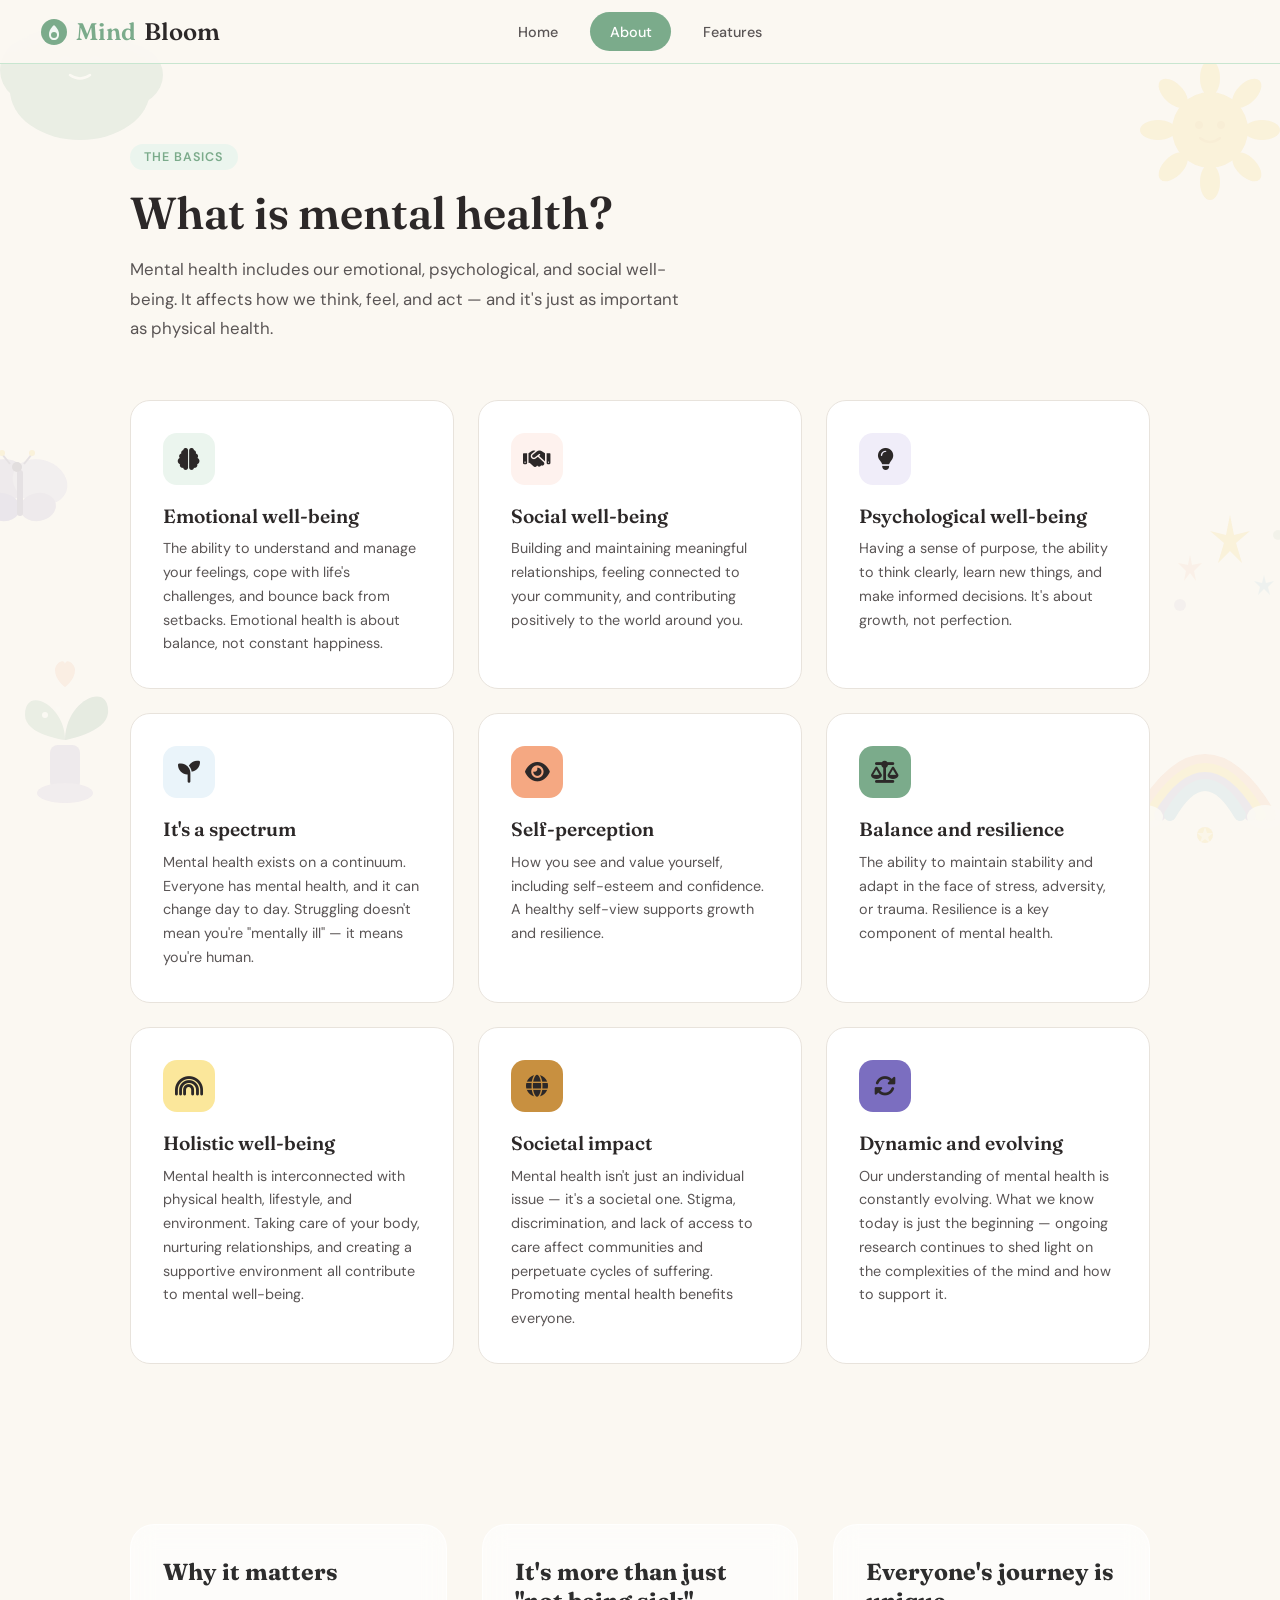
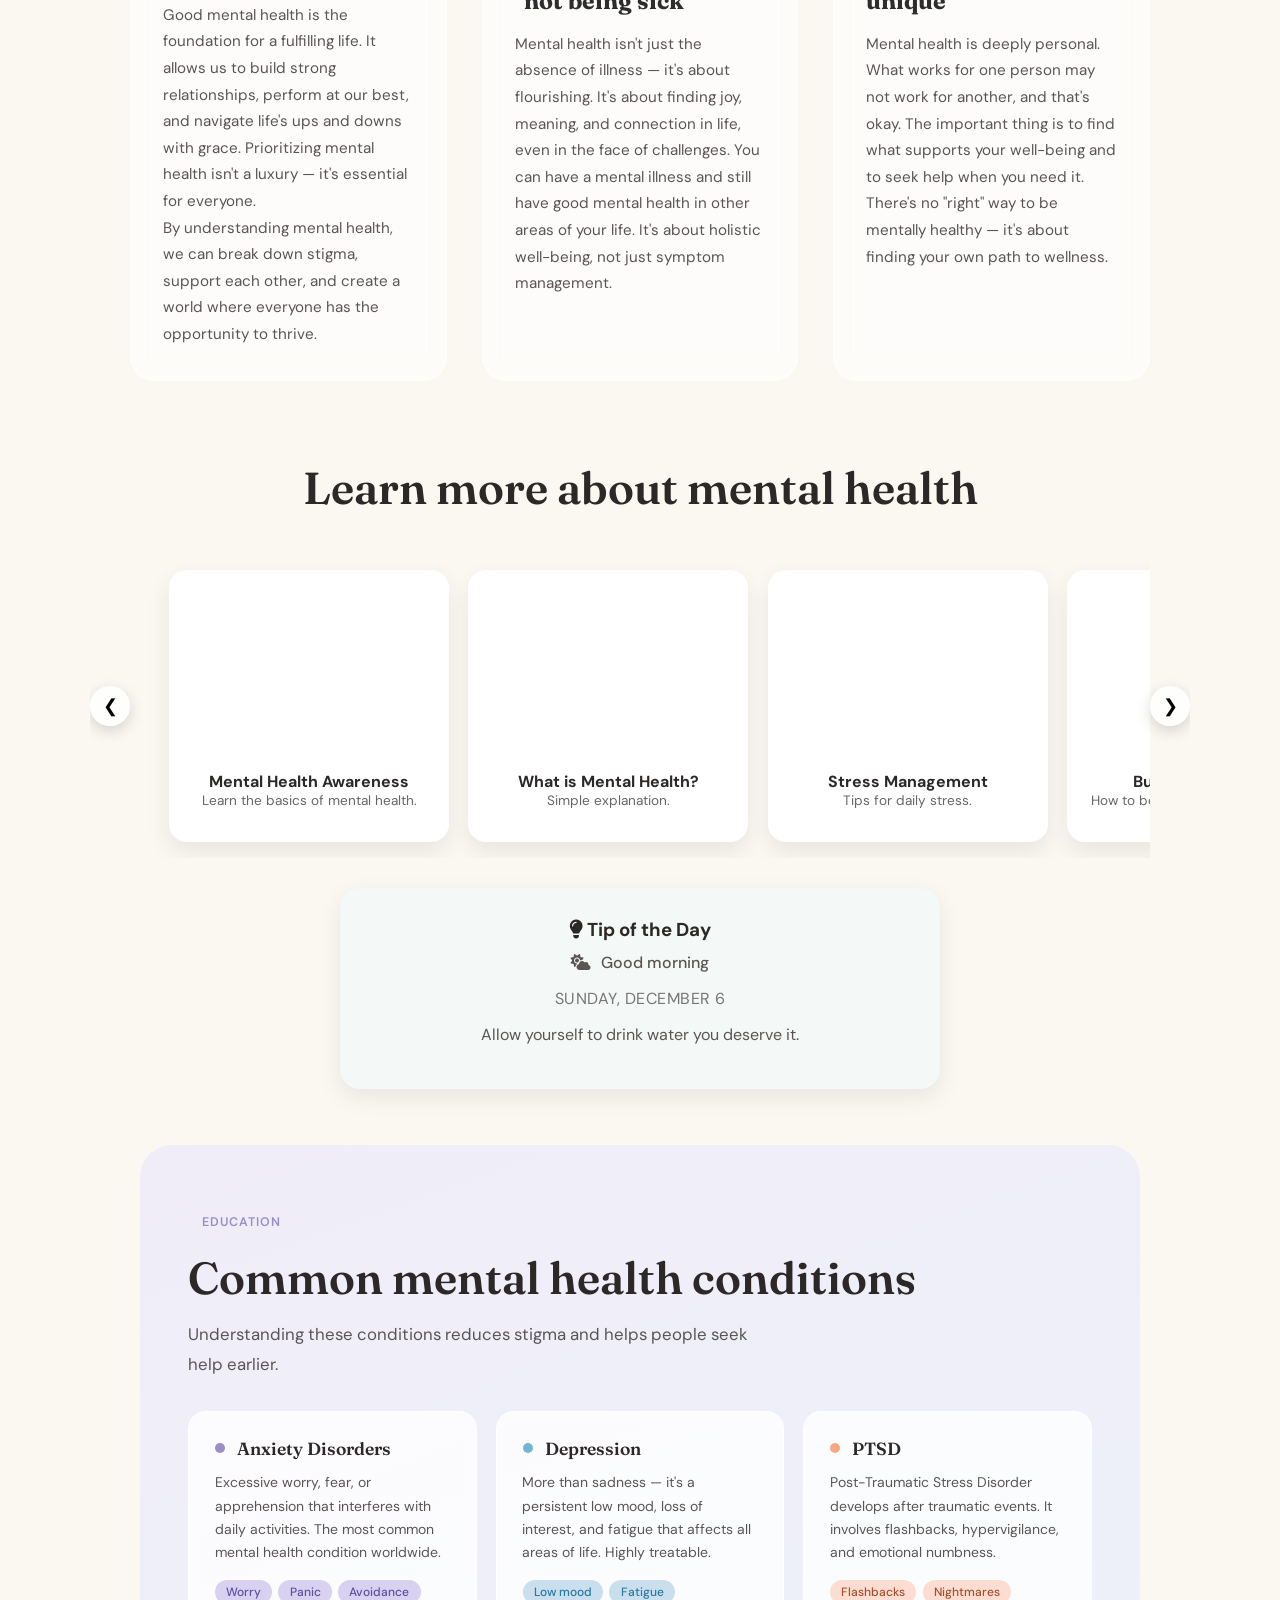
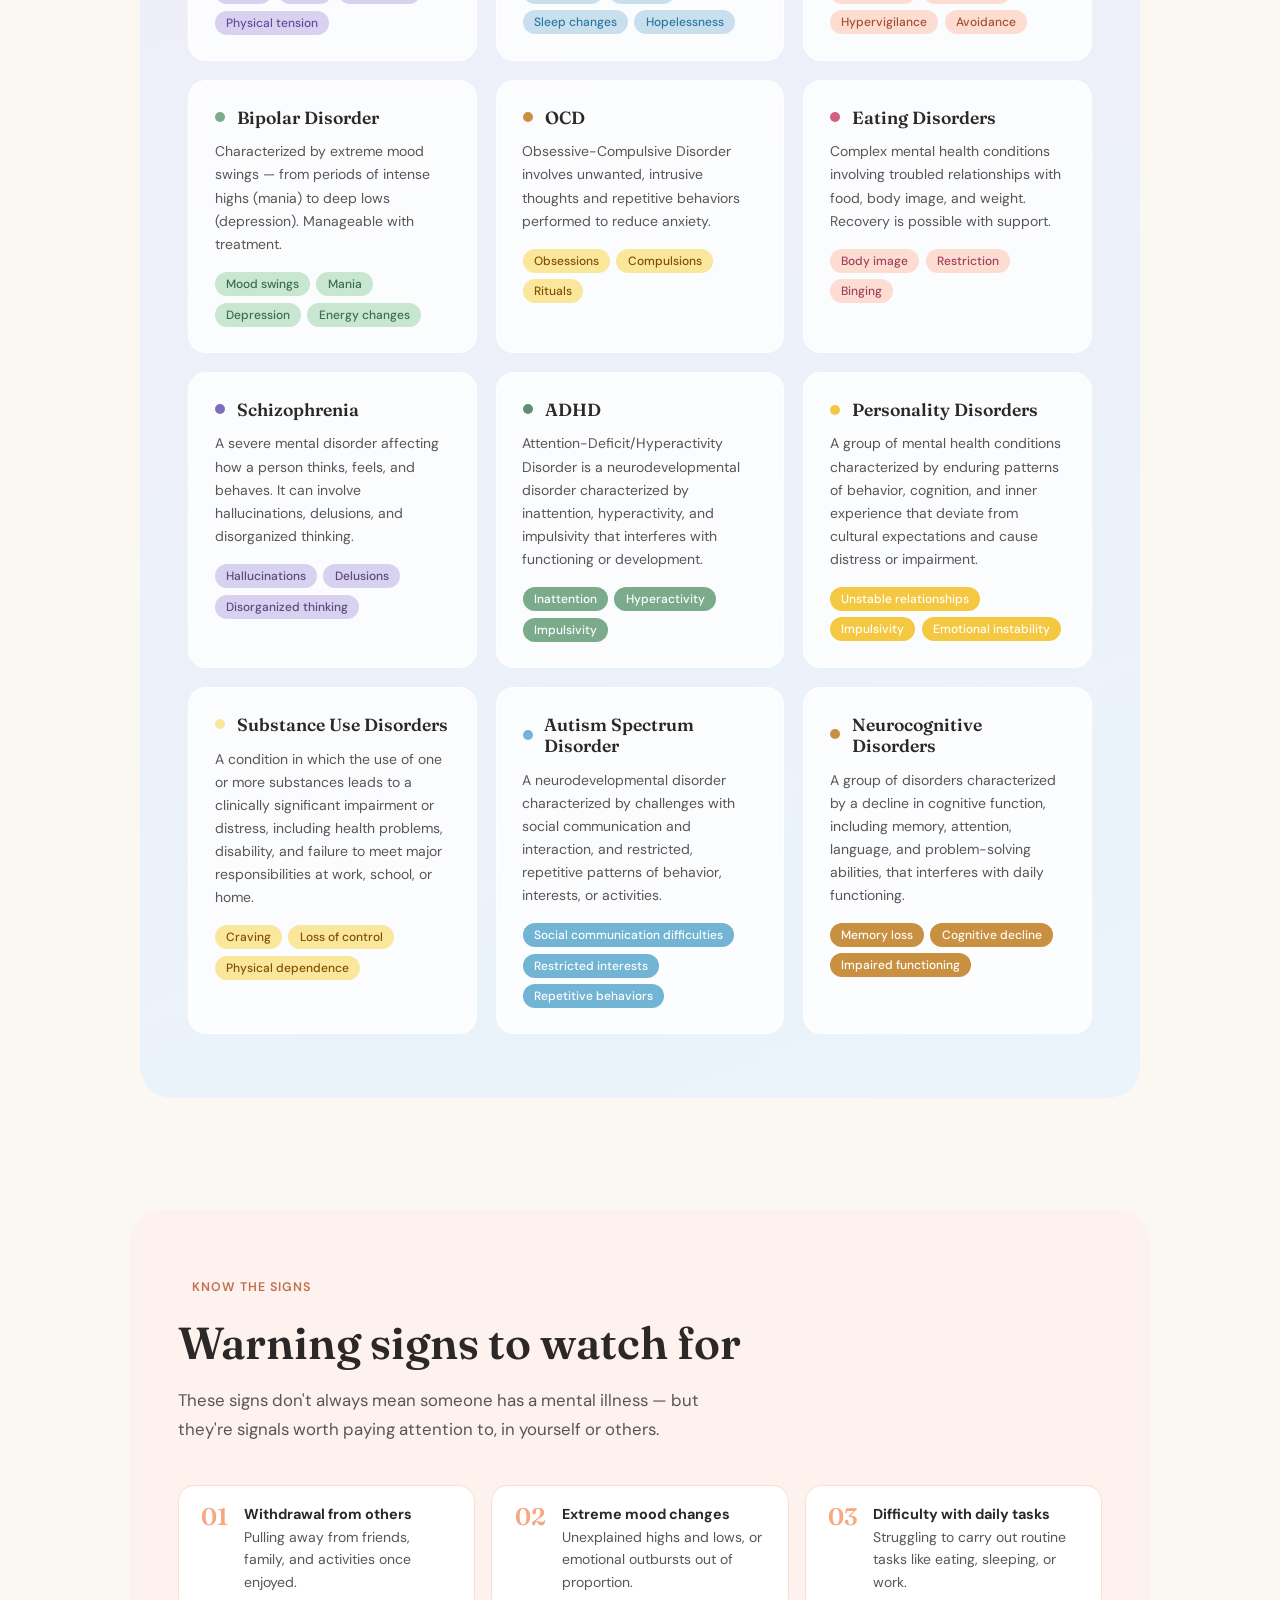
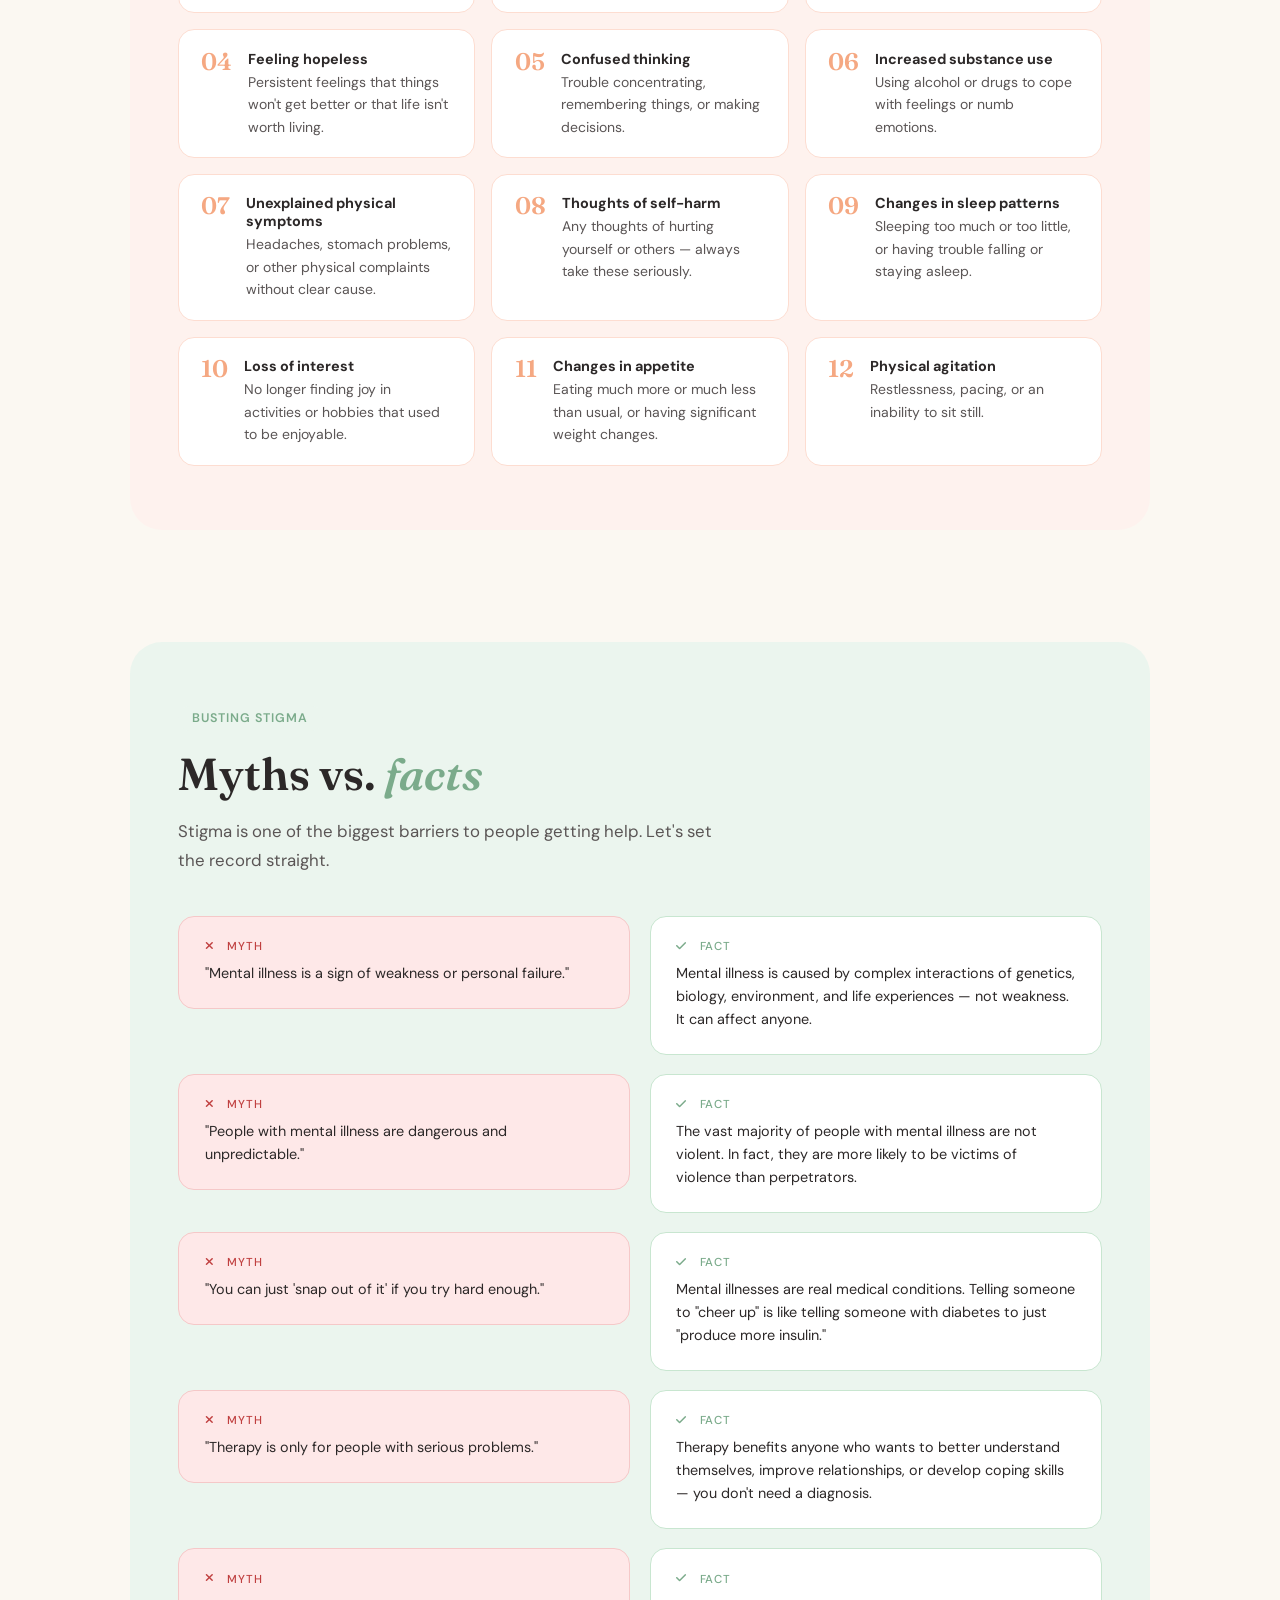
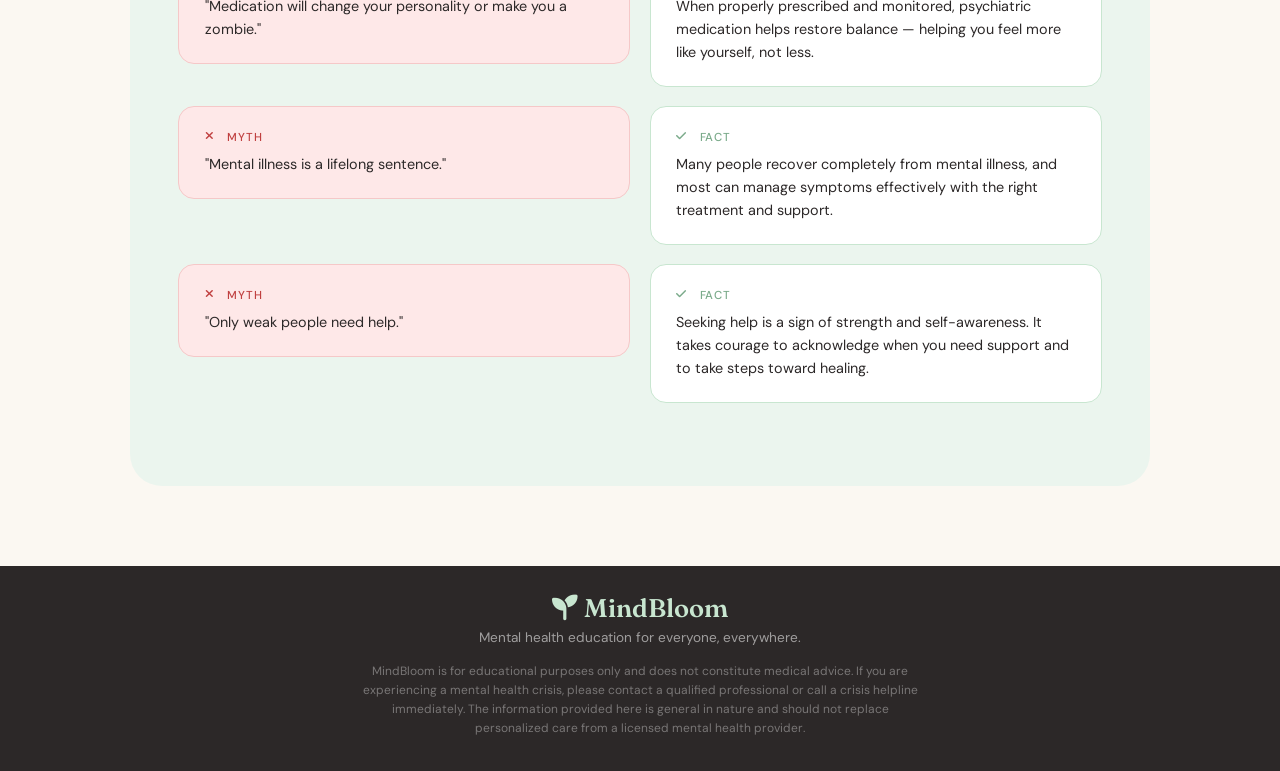
==== about.html @ 5a991c26 "adding new pages and updating styles and script for better functionality and design" ====
<!doctype html>
<html lang="en">
  <head>
    <meta charset="UTF-8" />
    <meta name="viewport" content="width=device-width, initial-scale=1.0" />
    <title>MindBloom — About Mental Health</title>
    <link
      href="https://fonts.googleapis.com/css2?family=Fraunces:ital,opsz,wght@0,9..144,300;0,9..144,600;1,9..144,400&family=DM+Sans:wght@300;400;500&display=swap"
      rel="stylesheet"/>
    <link rel="stylesheet" href="https://cdnjs.cloudflare.com/ajax/libs/font-awesome/6.5.0/css/all.min.css" />
    <link rel="stylesheet" href="styles.css" />
  </head>
  <body>
    <!-- ── Floating background mascots ── -->
    <div class="bg-deco tl">
      <svg width="200" height="200" viewBox="0 0 200 200" fill="none" xmlns="http://www.w3.org/2000/svg">
        <ellipse cx="100" cy="120" rx="70" ry="50" fill="#7BAB8B" />
        <ellipse cx="60" cy="100" rx="40" ry="35" fill="#7BAB8B" />
        <ellipse cx="145" cy="105" rx="38" ry="32" fill="#7BAB8B" />
        <ellipse cx="100" cy="90" rx="50" ry="40" fill="#7BAB8B" />
        <path d="M80 90 Q85 85 90 90" stroke="white" stroke-width="3" stroke-linecap="round" fill="none" />
        <path d="M110 90 Q115 85 120 90" stroke="white" stroke-width="3" stroke-linecap="round" fill="none" />
        <path d="M90 105 Q100 112 110 105" stroke="white" stroke-width="2.5" stroke-linecap="round" fill="none" />
        <text x="148" y="72" fill="#7BAB8B" font-size="16" font-weight="bold" font-family="serif" opacity="0.6">z</text>
        <text x="158" y="58" fill="#7BAB8B" font-size="20" font-weight="bold" font-family="serif" opacity="0.5">z</text>
        <text x="170" y="42" fill="#7BAB8B" font-size="24" font-weight="bold" font-family="serif" opacity="0.4">z</text>
      </svg>
    </div>
    <div class="bg-deco tr">
      <svg width="180" height="180" viewBox="0 0 180 180" fill="none" xmlns="http://www.w3.org/2000/svg">
        <g transform="translate(90,90)">
          <circle r="38" fill="#F5C842" />
          <ellipse cx="0" cy="-52" rx="10" ry="18" fill="#F5C842" transform="rotate(0)" />
          <ellipse cx="0" cy="-52" rx="10" ry="18" fill="#F5C842" transform="rotate(45)" />
          <ellipse cx="0" cy="-52" rx="10" ry="18" fill="#F5C842" transform="rotate(90)" />
          <ellipse cx="0" cy="-52" rx="10" ry="18" fill="#F5C842" transform="rotate(135)" />
          <ellipse cx="0" cy="-52" rx="10" ry="18" fill="#F5C842" transform="rotate(180)" />
          <ellipse cx="0" cy="-52" rx="10" ry="18" fill="#F5C842" transform="rotate(225)" />
          <ellipse cx="0" cy="-52" rx="10" ry="18" fill="#F5C842" transform="rotate(270)" />
          <ellipse cx="0" cy="-52" rx="10" ry="18" fill="#F5C842" transform="rotate(315)" />
          <circle r="32" fill="#F5C842" />
          <circle cx="-11" cy="-5" r="4" fill="#E8A820" />
          <circle cx="11" cy="-5" r="4" fill="#E8A820" />
          <path d="M-10 8 Q0 16 10 8" stroke="#E8A820" stroke-width="2.5" stroke-linecap="round" fill="none" />
        </g>
      </svg>
    </div>
    <div class="bg-deco bl">
      <svg width="190" height="190" viewBox="0 0 190 190" fill="none" xmlns="http://www.w3.org/2000/svg">
        <rect x="80" y="120" width="30" height="45" rx="8" fill="#9B8EC4" />
        <path d="M95 115 C95 80 55 60 55 90 C55 110 95 115 95 115 Z" fill="#7BAB8B" />
        <path d="M95 115 C95 75 140 55 138 88 C136 108 95 115 95 115 Z" fill="#5D9075" />
        <ellipse cx="95" cy="168" rx="28" ry="10" fill="#B09FD4" />
        <path d="M85 45 C85 38 95 32 95 40 C95 32 105 38 105 45 C105 55 95 62 95 62 C95 62 85 55 85 45Z" fill="#F5A882" />
        <circle cx="75" cy="90" r="3" fill="white" />
        <circle cx="88" cy="84" r="3" fill="white" />
      </svg>
    </div>
    <div class="bg-deco br">
      <svg width="170" height="170" viewBox="0 0 170 170" fill="none" xmlns="http://www.w3.org/2000/svg">
        <path d="M20 130 Q85 20 150 130" stroke="#F5A882" stroke-width="12" fill="none" stroke-linecap="round" />
        <path d="M30 130 Q85 38 140 130" stroke="#F5C842" stroke-width="12" fill="none" stroke-linecap="round" />
        <path d="M40 130 Q85 56 130 130" stroke="#9B8EC4" stroke-width="12" fill="none" stroke-linecap="round" />
        <path d="M50 130 Q85 70 120 130" stroke="#72B4D4" stroke-width="12" fill="none" stroke-linecap="round" />
        <ellipse cx="25" cy="132" rx="18" ry="12" fill="white" opacity="0.9" />
        <ellipse cx="145" cy="132" rx="18" ry="12" fill="white" opacity="0.9" />
        <circle cx="85" cy="150" r="8" fill="#F5C842" />
        <path d="M85 142 L87 148 L93 148 L88 152 L90 158 L85 154 L80 158 L82 152 L77 148 L83 148 Z" fill="white" opacity="0.6" />
      </svg>
    </div>
    <div class="bg-deco mid-l">
      <svg width="120" height="120" viewBox="0 0 120 120" fill="none">
        <ellipse cx="40" cy="50" rx="28" ry="22" fill="#9B8EC4" transform="rotate(-20 40 50)" />
        <ellipse cx="80" cy="50" rx="28" ry="22" fill="#B8AEDE" transform="rotate(20 80 50)" />
        <ellipse cx="42" cy="75" rx="18" ry="14" fill="#7B6EC0" transform="rotate(10 42 75)" />
        <ellipse cx="78" cy="75" rx="18" ry="14" fill="#9B8EC4" transform="rotate(-10 78 75)" />
        <rect x="57" y="38" width="6" height="46" rx="3" fill="#5A4A80" />
        <circle cx="57" cy="35" r="5" fill="#3D3060" />
        <line x1="50" y1="32" x2="42" y2="22" stroke="#5A4A80" stroke-width="2" />
        <line x1="64" y1="32" x2="72" y2="22" stroke="#5A4A80" stroke-width="2" />
        <circle cx="42" cy="21" r="3" fill="#F5C842" />
        <circle cx="72" cy="21" r="3" fill="#F5C842" />
      </svg>
    </div>
    <div class="bg-deco mid-r">
      <svg width="140" height="140" viewBox="0 0 140 140" fill="none">
        <path d="M70 20 L74 40 L90 36 L76 48 L82 68 L70 56 L58 68 L64 48 L50 36 L66 40 Z" fill="#F5C842" />
        <path d="M30 60 L32 70 L42 68 L34 76 L36 86 L30 78 L24 86 L26 76 L18 68 L28 70 Z" fill="#F5A882" opacity="0.7" />
        <path d="M104 80 L106 88 L114 86 L108 92 L110 100 L104 94 L98 100 L100 92 L94 86 L102 88 Z" fill="#72B4D4" opacity="0.7" />
        <circle cx="20" cy="110" r="6" fill="#9B8EC4" opacity="0.5" />
        <circle cx="118" cy="40" r="5" fill="#7BAB8B" opacity="0.5" />
      </svg>
    </div>

    <!-- ── Nav ── -->
    <nav>
      <div class="nav-logo">
        <svg width="28" height="28" viewBox="0 0 28 28" fill="none">
          <circle cx="14" cy="14" r="13" fill="#7BAB8B" />
          <path d="M14 7 C14 7 9 11 9 16 C9 20 11 22 14 22 C17 22 19 20 19 16 C19 11 14 7 14 7Z" fill="white" opacity="0.9" />
          <circle cx="14" cy="17" r="3" fill="#7BAB8B" />
        </svg>
        Mind<span>Bloom</span>
      </div>
      <div class="nav-links">
        <a href="index.html">Home</a>
        <a href="about.html">About</a>
        <a href="features.html">Features</a>
      </div>
    </nav>

    <!-- ── What is Mental Health ── -->
    <section id="what" style="padding-top: 5rem">
      <div class="reveal">
        <div class="section-tag sage">The basics</div>
        <h2>What is mental health?</h2>
        <p class="section-intro">
          Mental health includes our emotional, psychological, and social
          well-being. It affects how we think, feel, and act — and it's just as
          important as physical health.
        </p>
      </div>
      <div class="pillars reveal">
        <div class="pillar-card">
          <div class="pillar-icon sage"><i class="fa-solid fa-brain"></i></div>
          <h3>Emotional well-being</h3>
          <p>The ability to understand and manage your feelings, cope with life's challenges, and bounce back from setbacks. Emotional health is about balance, not constant happiness.</p>
        </div>
        <div class="pillar-card">
          <div class="pillar-icon peach"><i class="fa-solid fa-handshake"></i></div>
          <h3>Social well-being</h3>
          <p>Building and maintaining meaningful relationships, feeling connected to your community, and contributing positively to the world around you.</p>
        </div>
        <div class="pillar-card">
          <div class="pillar-icon lavender"><i class="fa-solid fa-lightbulb"></i></div>
          <h3>Psychological well-being</h3>
          <p>Having a sense of purpose, the ability to think clearly, learn new things, and make informed decisions. It's about growth, not perfection.</p>
        </div>
        <div class="pillar-card">
          <div class="pillar-icon sky"><i class="fa-solid fa-seedling"></i></div>
          <h3>It's a spectrum</h3>
          <p>Mental health exists on a continuum. Everyone has mental health, and it can change day to day. Struggling doesn't mean you're "mentally ill" — it means you're human.</p>
        </div>
        <div class="pillar-card">
          <div class="pillar-icon" style="background: #f5a882"><i class="fa-solid fa-eye"></i></div>
          <h3>Self-perception</h3>
          <p>How you see and value yourself, including self-esteem and confidence. A healthy self-view supports growth and resilience.</p>
        </div>
        <div class="pillar-card">
          <div class="pillar-icon" style="background: #7bab8b"><i class="fa-solid fa-balance-scale"></i></div>
          <h3>Balance and resilience</h3>
          <p>The ability to maintain stability and adapt in the face of stress, adversity, or trauma. Resilience is a key component of mental health.</p>
        </div>
        <div class="pillar-card">
          <div class="pillar-icon" style="background: #fbe79b"><i class="fa-solid fa-rainbow"></i></div>
          <h3>Holistic well-being</h3>
          <p>Mental health is interconnected with physical health, lifestyle, and environment. Taking care of your body, nurturing relationships, and creating a supportive environment all contribute to mental well-being.</p>
        </div>
        <div class="pillar-card">
          <div class="pillar-icon" style="background: #c89040"><i class="fa-solid fa-globe"></i></div>
          <h3>Societal impact</h3>
          <p>Mental health isn't just an individual issue — it's a societal one. Stigma, discrimination, and lack of access to care affect communities and perpetuate cycles of suffering. Promoting mental health benefits everyone.</p>
        </div>
        <div class="pillar-card">
          <div class="pillar-icon" style="background: #7b6ec0"><i class="fa-solid fa-sync-alt"></i></div>
          <h3>Dynamic and evolving</h3>
          <p>Our understanding of mental health is constantly evolving. What we know today is just the beginning — ongoing research continues to shed light on the complexities of the mind and how to support it.</p>
        </div>
      </div>
    </section>

    <section class="features">
      <div class="feature-card reveal">
        <h3>Why it matters</h3>
        <p>Good mental health is the foundation for a fulfilling life. It allows us to build strong relationships, perform at our best, and navigate life's ups and downs with grace. Prioritizing mental health isn't a luxury — it's essential for everyone.</p>
        <p>By understanding mental health, we can break down stigma, support each other, and create a world where everyone has the opportunity to thrive.</p>
      </div>
      <div class="feature-card reveal">
        <h3>It's more than just "not being sick"</h3>
        <p>Mental health isn't just the absence of illness — it's about flourishing. It's about finding joy, meaning, and connection in life, even in the face of challenges. You can have a mental illness and still have good mental health in other areas of your life. It's about holistic well-being, not just symptom management.</p>
      </div>
      <div class="feature-card reveal">
        <h3>Everyone's journey is unique</h3>
        <p>Mental health is deeply personal. What works for one person may not work for another, and that's okay. The important thing is to find what supports your well-being and to seek help when you need it. There's no "right" way to be mentally healthy — it's about finding your own path to wellness.</p>
      </div>
    </section>

    <!-- Video Section -->
    <div class="video-section reveal">
      <h2>Learn more about mental health</h2>
      <div class="carousel-wrapper">
        <button class="carousel-btn left" onclick="scrollCarousel(-1)">&#10094;</button>
        <div class="video-carousel" id="videoCarousel">
          <div class="video-card">
            <iframe src="https://www.youtube.com/embed/oxx564hMBUI" title="Mental Health Awareness" frameborder="0" allow="accelerometer; autoplay; clipboard-write; encrypted-media; gyroscope; picture-in-picture; fullscreen" allowfullscreen></iframe>
            <div class="video-info"><h4>Mental Health Awareness</h4><p>Learn the basics of mental health.</p></div>
          </div>
          <div class="video-card">
            <iframe src="https://www.youtube.com/embed/ZidGozDhOjg" title="What is Mental Health?" frameborder="0" allow="accelerometer; autoplay; clipboard-write; encrypted-media; gyroscope; picture-in-picture; fullscreen" allowfullscreen></iframe>
            <div class="video-info"><h4>What is Mental Health?</h4><p>Simple explanation.</p></div>
          </div>
          <div class="video-card">
            <iframe src="https://www.youtube.com/embed/DxIDKZHW3-E" title="Stress Management" frameborder="0" allow="accelerometer; autoplay; clipboard-write; encrypted-media; gyroscope; picture-in-picture; fullscreen" allowfullscreen></iframe>
            <div class="video-info"><h4>Stress Management</h4><p>Tips for daily stress.</p></div>
          </div>
          <div class="video-card">
            <iframe src="https://www.youtube.com/embed/1Evwgu369Jw" title="Building Resilience" frameborder="0" allow="accelerometer; autoplay; clipboard-write; encrypted-media; gyroscope; picture-in-picture; fullscreen" allowfullscreen></iframe>
            <div class="video-info"><h4>Building Resilience</h4><p>How to bounce back from setbacks.</p></div>
          </div>
          <div class="video-card">
            <iframe src="https://www.youtube.com/embed/inpok4MKVLM" title="5 Minute Meditation" frameborder="0" allow="accelerometer; autoplay; clipboard-write; encrypted-media; gyroscope; picture-in-picture" allowfullscreen></iframe>
            <div class="video-info"><h4>5-Minute Meditation</h4><p>Quick guided mindfulness exercise.</p></div>
          </div>
          <div class="video-card">
            <iframe src="https://www.youtube.com/embed/1vx8iUvfyCY" title="Overthinking Explained" frameborder="0" allow="accelerometer; autoplay; clipboard-write; encrypted-media; gyroscope; picture-in-picture" allowfullscreen></iframe>
            <div class="video-info"><h4>Overthinking</h4><p>Why overthinking happens and how to reduce it.</p></div>
          </div>
          <div class="video-card">
            <iframe src="https://www.youtube.com/embed/MB5IX-np5fE" title="Self Care Tips" frameborder="0" allow="accelerometer; autoplay; clipboard-write; encrypted-media; gyroscope; picture-in-picture" allowfullscreen></iframe>
            <div class="video-info"><h4>Self-Care Tips</h4><p>Simple habits to improve mental well-being.</p></div>
          </div>
          <div class="video-card">
            <iframe src="https://www.youtube.com/embed/xRxT9cOKiM8" title="How to Stop Negative Thinking" frameborder="0" allow="accelerometer; autoplay; clipboard-write; encrypted-media; gyroscope; picture-in-picture" allowfullscreen></iframe>
            <div class="video-info"><h4>Stop Negative Thinking</h4><p>Simple ways to shift your mindset.</p></div>
          </div>
          <div class="video-card">
            <iframe src="https://www.youtube.com/embed/WuyPuH9ojCE" title="What is Anxiety?" frameborder="0" allow="accelerometer; autoplay; clipboard-write; encrypted-media; gyroscope; picture-in-picture" allowfullscreen></iframe>
            <div class="video-info"><h4>Understanding Anxiety</h4><p>Learn what anxiety feels like and why it happens.</p></div>
          </div>
          <div class="video-card">
            <iframe src="https://www.youtube.com/embed/2OEL4P1Rz04" title="Relaxation Techniques" frameborder="0" allow="accelerometer; autoplay; clipboard-write; encrypted-media; gyroscope; picture-in-picture" allowfullscreen></iframe>
            <div class="video-info"><h4>Relaxation Techniques</h4><p>Ways to calm your mind and body quickly.</p></div>
          </div>
        </div>
        <button class="carousel-btn right" onclick="scrollCarousel(1)">&#10095;</button>
      </div>
    </div>

    <!--  DAILY TIP -->
      <div class="daily-tip reveal">
        <h3><i class="fa-solid fa-lightbulb"></i> Tip of the Day</h3>
        <p id="greetingText" class="greeting"></p>
        <p class="tip-date" id="tipDate"></p>
        <p id="tipText">Loading today's tip...</p>
      </div>

    <!-- ── Common Conditions ── -->
    <section id="conditions" style="padding-top: 1rem">
      <div class="conditions-bg reveal">
        <div class="section-tag lavender">Education</div>
        <h2>Common mental health conditions</h2>
        <p class="section-intro" style="margin-bottom: 0">
          Understanding these conditions reduces stigma and helps people seek help earlier.
        </p>
        <div class="conditions-grid">
          <div class="condition-card">
            <div class="condition-header">
              <div class="condition-dot" style="background: #9b8ec4"></div>
              <h3>Anxiety Disorders</h3>
            </div>
            <p>Excessive worry, fear, or apprehension that interferes with daily activities. The most common mental health condition worldwide.</p>
            <div class="symptoms">
              <span class="tag lavender">Worry</span>
              <span class="tag lavender">Panic</span>
              <span class="tag lavender">Avoidance</span>
              <span class="tag lavender">Physical tension</span>
            </div>
          </div>

          <div class="condition-card">
            <div class="condition-header">
              <div class="condition-dot" style="background: #72b4d4"></div>
              <h3>Depression</h3>
            </div>
            <p>More than sadness — it's a persistent low mood, loss of interest, and fatigue that affects all areas of life. Highly treatable.</p>
            <div class="symptoms">
              <span class="tag sky">Low mood</span>
              <span class="tag sky">Fatigue</span>
              <span class="tag sky">Sleep changes</span>
              <span class="tag sky">Hopelessness</span>
            </div>
          </div>

          <div class="condition-card">
            <div class="condition-header">
              <div class="condition-dot" style="background: #f5a882"></div>
              <h3>PTSD</h3>
            </div>
            <p>Post-Traumatic Stress Disorder develops after traumatic events. It involves flashbacks, hypervigilance, and emotional numbness.</p>
            <div class="symptoms">
              <span class="tag peach">Flashbacks</span>
              <span class="tag peach">Nightmares</span>
              <span class="tag peach">Hypervigilance</span>
              <span class="tag peach">Avoidance</span>
            </div>
          </div>

          <div class="condition-card">
            <div class="condition-header">
              <div class="condition-dot" style="background: #7bab8b"></div>
              <h3>Bipolar Disorder</h3>
            </div>
            <p>Characterized by extreme mood swings — from periods of intense highs (mania) to deep lows (depression). Manageable with treatment.</p>
            <div class="symptoms">
              <span class="tag sage">Mood swings</span>
              <span class="tag sage">Mania</span>
              <span class="tag sage">Depression</span>
              <span class="tag sage">Energy changes</span>
            </div>
          </div>

          <div class="condition-card">
            <div class="condition-header">
              <div class="condition-dot" style="background: #c89040"></div>
              <h3>OCD</h3>
            </div>
            <p>Obsessive-Compulsive Disorder involves unwanted, intrusive thoughts and repetitive behaviors performed to reduce anxiety.</p>
            <div class="symptoms">
              <span class="tag" style="background: #fbe79b; color: #805000">Obsessions</span>
              <span class="tag" style="background: #fbe79b; color: #805000">Compulsions</span>
              <span class="tag" style="background: #fbe79b; color: #805000">Rituals</span>
            </div>
          </div>

          <div class="condition-card">
            <div class="condition-header">
              <div class="condition-dot" style="background: #d06080"></div>
              <h3>Eating Disorders</h3>
            </div>
            <p>Complex mental health conditions involving troubled relationships with food, body image, and weight. Recovery is possible with support.</p>
            <div class="symptoms">
              <span class="tag" style="background: #fdddd1; color: #a04060">Body image</span>
              <span class="tag" style="background: #fdddd1; color: #a04060">Restriction</span>
              <span class="tag" style="background: #fdddd1; color: #a04060">Binging</span>
            </div>
          </div>

          <div class="condition-card">
            <div class="condition-header">
              <div class="condition-dot" style="background: #7b6ec0"></div>
              <h3>Schizophrenia</h3>
            </div>
            <p>A severe mental disorder affecting how a person thinks, feels, and behaves. It can involve hallucinations, delusions, and disorganized thinking.</p>
            <div class="symptoms">
              <span class="tag" style="background: #d8d1ef; color: #5a4a80">Hallucinations</span>
              <span class="tag" style="background: #d8d1ef; color: #5a4a80">Delusions</span>
              <span class="tag" style="background: #d8d1ef; color: #5a4a80">Disorganized thinking</span>
            </div>
          </div>

          <div class="condition-card">
            <div class="condition-header">
              <div class="condition-dot" style="background: #5d9075"></div>
              <h3>ADHD</h3>
            </div>
            <p>Attention-Deficit/Hyperactivity Disorder is a neurodevelopmental disorder characterized by inattention, hyperactivity, and impulsivity that interferes with functioning or development.</p>
            <div class="symptoms">
              <span class="tag" style="background: #7bab8b; color: white">Inattention</span>
              <span class="tag" style="background: #7bab8b; color: white">Hyperactivity</span>
              <span class="tag" style="background: #7bab8b; color: white">Impulsivity</span>
            </div>
          </div>

          <div class="condition-card">
            <div class="condition-header">
              <div class="condition-dot" style="background: #f5c842"></div>
              <h3>Personality Disorders</h3>
            </div>
            <p>A group of mental health conditions characterized by enduring patterns of behavior, cognition, and inner experience that deviate from cultural expectations and cause distress or impairment.</p>
            <div class="symptoms">
              <span class="tag" style="background: #f5c842; color: white">Unstable relationships</span>
              <span class="tag" style="background: #f5c842; color: white">Impulsivity</span>
              <span class="tag" style="background: #f5c842; color: white">Emotional instability</span>
            </div>
          </div>

          <div class="condition-card">
            <div class="condition-header">
              <div class="condition-dot" style="background: #fbe79b"></div>
              <h3>Substance Use Disorders</h3>
            </div>
            <p>A condition in which the use of one or more substances leads to a clinically significant impairment or distress, including health problems, disability, and failure to meet major responsibilities at work, school, or home.</p>
            <div class="symptoms">
              <span class="tag" style="background: #fbe79b; color: #805000">Craving</span>
              <span class="tag" style="background: #fbe79b; color: #805000">Loss of control</span>
              <span class="tag" style="background: #fbe79b; color: #805000">Physical dependence</span>
            </div>
          </div>

          <div class="condition-card">
            <div class="condition-header">
              <div class="condition-dot" style="background: #72b4d4"></div>
              <h3>Autism Spectrum Disorder</h3>
            </div>
            <p>A neurodevelopmental disorder characterized by challenges with social communication and interaction, and restricted, repetitive patterns of behavior, interests, or activities.</p>
            <div class="symptoms">
              <span class="tag" style="background: #72b4d4; color: white">Social communication difficulties</span>
              <span class="tag" style="background: #72b4d4; color: white">Restricted interests</span>
              <span class="tag" style="background: #72b4d4; color: white">Repetitive behaviors</span>
            </div>
          </div>

          <div class="condition-card">
            <div class="condition-header">
              <div class="condition-dot" style="background: #c89040"></div>
              <h3>Neurocognitive Disorders</h3>
            </div>
            <p>A group of disorders characterized by a decline in cognitive function, including memory, attention, language, and problem-solving abilities, that interferes with daily functioning.</p>
            <div class="symptoms">
              <span class="tag" style="background: #c89040; color: white">Memory loss</span>
              <span class="tag" style="background: #c89040; color: white">Cognitive decline</span>
              <span class="tag" style="background: #c89040; color: white">Impaired functioning</span>
            </div>
          </div>
        </div>
      </div>
    </section>

    <!-- ── Warning signs ── -->
    <section style="padding-top: 2rem">
      <div class="warning-section reveal">
        <div class="section-tag peach">Know the signs</div>
        <h2>Warning signs to watch for</h2>
        <p class="section-intro" style="margin-bottom: 0">
          These signs don't always mean someone has a mental illness — but they're signals worth paying attention to, in yourself or others.
        </p>
        <div class="signs-list">
          <div class="sign-item">
            <span class="sign-num">01</span>
            <div><strong>Withdrawal from others</strong><p>Pulling away from friends, family, and activities once enjoyed.</p></div>
          </div>
          <div class="sign-item">
            <span class="sign-num">02</span>
            <div><strong>Extreme mood changes</strong><p>Unexplained highs and lows, or emotional outbursts out of proportion.</p></div>
          </div>
          <div class="sign-item">
            <span class="sign-num">03</span>
            <div><strong>Difficulty with daily tasks</strong><p>Struggling to carry out routine tasks like eating, sleeping, or work.</p></div>
          </div>
          <div class="sign-item">
            <span class="sign-num">04</span>
            <div><strong>Feeling hopeless</strong><p>Persistent feelings that things won't get better or that life isn't worth living.</p></div>
          </div>
          <div class="sign-item">
            <span class="sign-num">05</span>
            <div><strong>Confused thinking</strong><p>Trouble concentrating, remembering things, or making decisions.</p></div>
          </div>
          <div class="sign-item">
            <span class="sign-num">06</span>
            <div><strong>Increased substance use</strong><p>Using alcohol or drugs to cope with feelings or numb emotions.</p></div>
          </div>
          <div class="sign-item">
            <span class="sign-num">07</span>
            <div><strong>Unexplained physical symptoms</strong><p>Headaches, stomach problems, or other physical complaints without clear cause.</p></div>
          </div>
          <div class="sign-item">
            <span class="sign-num">08</span>
            <div><strong>Thoughts of self-harm</strong><p>Any thoughts of hurting yourself or others — always take these seriously.</p></div>
          </div>
          <div class="sign-item">
            <span class="sign-num">09</span>
            <div><strong>Changes in sleep patterns</strong><p>Sleeping too much or too little, or having trouble falling or staying asleep.</p></div>
          </div>
          <div class="sign-item">
            <span class="sign-num">10</span>
            <div><strong>Loss of interest</strong><p>No longer finding joy in activities or hobbies that used to be enjoyable.</p></div>
          </div>
          <div class="sign-item">
            <span class="sign-num">11</span>
            <div><strong>Changes in appetite</strong><p>Eating much more or much less than usual, or having significant weight changes.</p></div>
          </div>
          <div class="sign-item">
            <span class="sign-num">12</span>
            <div><strong>Physical agitation</strong><p>Restlessness, pacing, or an inability to sit still.</p></div>
          </div>
        </div>
      </div>
    </section>

    <!-- ── Myths vs Facts ── -->
    <section id="myths" style="padding-top: 2rem">
      <div class="myths-section reveal">
        <div class="section-tag sage">Busting stigma</div>
        <h2>Myths vs. <em>facts</em></h2>
        <p class="section-intro" style="margin-bottom: 2.5rem">
          Stigma is one of the biggest barriers to people getting help. Let's set the record straight.
        </p>

        <div class="myth-pair">
          <div class="myth-box">
            <div class="label"><i class="fa-solid fa-xmark"></i> Myth</div>
            <p>"Mental illness is a sign of weakness or personal failure."</p>
          </div>
          <div class="fact-box">
            <div class="label"><i class="fa-solid fa-check"></i> Fact</div>
            <p>Mental illness is caused by complex interactions of genetics, biology, environment, and life experiences — not weakness. It can affect anyone.</p>
          </div>
        </div>

        <div class="myth-pair">
          <div class="myth-box">
            <div class="label"><i class="fa-solid fa-xmark"></i> Myth</div>
            <p>"People with mental illness are dangerous and unpredictable."</p>
          </div>
          <div class="fact-box">
            <div class="label"><i class="fa-solid fa-check"></i> Fact</div>
            <p>The vast majority of people with mental illness are not violent. In fact, they are more likely to be victims of violence than perpetrators.</p>
          </div>
        </div>

        <div class="myth-pair">
          <div class="myth-box">
            <div class="label"><i class="fa-solid fa-xmark"></i> Myth</div>
            <p>"You can just 'snap out of it' if you try hard enough."</p>
          </div>
          <div class="fact-box">
            <div class="label"><i class="fa-solid fa-check"></i> Fact</div>
            <p>Mental illnesses are real medical conditions. Telling someone to "cheer up" is like telling someone with diabetes to just "produce more insulin."</p>
          </div>
        </div>

        <div class="myth-pair">
          <div class="myth-box">
            <div class="label"><i class="fa-solid fa-xmark"></i> Myth</div>
            <p>"Therapy is only for people with serious problems."</p>
          </div>
          <div class="fact-box">
            <div class="label"><i class="fa-solid fa-check"></i> Fact</div>
            <p>Therapy benefits anyone who wants to better understand themselves, improve relationships, or develop coping skills — you don't need a diagnosis.</p>
          </div>
        </div>

        <div class="myth-pair">
          <div class="myth-box">
            <div class="label"><i class="fa-solid fa-xmark"></i> Myth</div>
            <p>"Medication will change your personality or make you a zombie."</p>
          </div>
          <div class="fact-box">
            <div class="label"><i class="fa-solid fa-check"></i> Fact</div>
            <p>When properly prescribed and monitored, psychiatric medication helps restore balance — helping you feel more like yourself, not less.</p>
          </div>
        </div>

        <div class="myth-pair">
          <div class="myth-box">
            <div class="label"><i class="fa-solid fa-xmark"></i> Myth</div>
            <p>"Mental illness is a lifelong sentence."</p>
          </div>
          <div class="fact-box">
            <div class="label"><i class="fa-solid fa-check"></i> Fact</div>
            <p>Many people recover completely from mental illness, and most can manage symptoms effectively with the right treatment and support.</p>
          </div>
        </div>

        <div class="myth-pair">
          <div class="myth-box">
            <div class="label"><i class="fa-solid fa-xmark"></i> Myth</div>
            <p>"Only weak people need help."</p>
          </div>
          <div class="fact-box">
            <div class="label"><i class="fa-solid fa-check"></i> Fact</div>
            <p>Seeking help is a sign of strength and self-awareness. It takes courage to acknowledge when you need support and to take steps toward healing.</p>
          </div>
        </div>
      </div>
    </section>

    <button id="scrollTopBtn"><i class="fa-solid fa-chevron-up"></i></button>

    <!-- ── Footer ── -->
    <footer>
      <div class="footer-logo"><i class="fa-solid fa-seedling"></i> MindBloom</div>
      <p>Mental health education for everyone, everywhere.</p>
      <p class="disclaimer">
        MindBloom is for educational purposes only and does not constitute
        medical advice. If you are experiencing a mental health crisis, please
        contact a qualified professional or call a crisis helpline immediately.
        The information provided here is general in nature and should not
        replace personalized care from a licensed mental health provider.
      </p>
    </footer>

    <script src="script.js"></script>
  </body>
</html>
---- styles.css ----
:root {
  --sage: #7bab8b;
  --sage-light: #c8e6d0;
  --sage-pale: #ebf5ee;
  --peach: #f5a882;
  --peach-light: #fdddd1;
  --peach-pale: #fef2ee;
  --lavender: #9b8ec4;
  --lavender-light: #d8d1ef;
  --lavender-pale: #f0edf9;
  --sky: #72b4d4;
  --sky-light: #cadfee;
  --sky-pale: #eaf4fa;
  --sun: #f5c842;
  --sun-light: #fbe79b;
  --cream: #fbf8f2;
  --text: #2c2828;
  --text-mid: #5a5555;
  --text-light: #9a9494;
  --white: #ffffff;
}

* {
  margin: 0;
  padding: 0;
  box-sizing: border-box;
}

body {
  font-family: "DM Sans", sans-serif;
  background: var(--cream);
  color: var(--text);
  overflow-x: hidden;
    transition: background 0.4s ease;

}

/* ── Mascot background SVGs ── */
.bg-deco {
  position: fixed;
  pointer-events: none;
  z-index: 0;
  opacity: 0.13;
}
.bg-deco.tl {
  top: -30px;
  left: -20px;
}
.bg-deco.tr {
  top: 40px;
  right: -20px;
}
.bg-deco.bl {
  bottom: 80px;
  left: -30px;
}
.bg-deco.br {
  bottom: 40px;
  right: -10px;
}
.bg-deco.mid-l {
  top: 48%;
  left: -40px;
}
.bg-deco.mid-r {
  top: 55%;
  right: -20px;
}

/* ── Nav ── */
nav {
  position: sticky;
  top: 0;
  z-index: 100;
  background: rgba(251, 248, 242, 0.92);
  backdrop-filter: blur(12px);
  border-bottom: 1.5px solid var(--sage-light);
  padding: 0 2.5rem;
  display: flex;
  align-items: center;
  justify-content: space-between;
  height: 64px;
}
.nav-logo {
  font-family: "Fraunces", serif;
  font-size: 1.5rem;
  font-weight: 600;
  color: var(--sage);
  display: flex;
  align-items: center;
  gap: 0.5rem;
  position: absolute;
  left: 2.5rem;
}
.nav-logo span {
  color: var(--text);
}
.nav-links {
  margin: auto;
  display: flex;
  align-items: center;
  gap: 2rem;
}
.nav-links a {
  text-decoration: none;
  font-size: 0.9rem;
  color: var(--text-mid);
  font-weight: 500;
  transition: color 0.2s;
}
.nav-links a:hover {
  color: var(--sage);
}
/* ── Active Nav Link ── */
.nav-links a.active {
  background: var(--sage);
  color: white !important;
  padding: 0.65rem 1.2rem;
  border-radius: 999px;
}

/* ── Hero ── */
.hero {
  position: relative;
  z-index: 1;
  min-height: 92vh;
  display: flex;
  align-items: center;
  justify-content: center;
  text-align: center;
  padding: 5rem 2rem 3rem;
  overflow: hidden;
}
.hero-floaties {
  position: absolute;
  inset: 0;
  pointer-events: none;
  overflow: hidden;
}
.floatie {
  position: absolute;
  animation: floatBob 6s ease-in-out infinite;
}
.floatie:nth-child(2) {
  animation-delay: -1.5s;
}
.floatie:nth-child(3) {
  animation-delay: -3s;
}
.floatie:nth-child(4) {
  animation-delay: -4.5s;
}
.floatie:nth-child(5) {
  animation-delay: -2s;
}
.floatie:nth-child(6) {
  animation-delay: -5s;
}
@keyframes floatBob {
  0%,
  100% {
    transform: translateY(0) rotate(0deg);
  }
  50% {
    transform: translateY(-18px) rotate(4deg);
  }
}

.hero-content {
  position: relative;
  z-index: 2;
  max-width: 720px;
}
.hero-badge {
  display: inline-flex;
    align-items: center;
    gap: 0.4rem;
    background: var(--sage-light);
    color: #3d7a55;
    font-size: 0.8rem;
    font-weight: 600;
    letter-spacing: 0.08em;
    text-transform: uppercase;
    padding: 0.4rem 1rem;
    border-radius: 20px;
    margin-bottom: 1.5rem;
}
.hero h1 {
  font-family: "Fraunces", serif;
  font-size: clamp(2.8rem, 6vw, 4.5rem);
  font-weight: 600;
  line-height: 1.1;
  color: var(--text);
  margin-bottom: 1.5rem;
}
.hero h1 em {
  font-style: italic;
  color: var(--sage);
}
.hero p {
  font-size: 1.125rem;
  color: var(--text-mid);
  line-height: 1.75;
  margin-bottom: 2.5rem;
  max-width: 560px;
  margin-left: auto;
  margin-right: auto;
}
.hero-btns {
  display: flex;
  gap: 1rem;
  justify-content: center;
  flex-wrap: wrap;
}
.hero-badge i {
  font-size: 14px;
  transition: transform 0.2s ease;
}
.hero-badge:hover i {
  transform: scale(1.15);
}
.btn-primary {
  background: var(--sage);
  color: white;
  border: none;
  padding: 0.875rem 2rem;
  border-radius: 50px;
  font-family: "DM Sans", sans-serif;
  font-size: 1rem;
  font-weight: 500;
  cursor: pointer;
  transition:
    transform 0.2s,
    box-shadow 0.2s;
  text-decoration: none;
}
.btn-primary:hover {
  transform: translateY(-2px);
  box-shadow: 0 6px 20px rgba(123, 171, 139, 0.4);
}
.btn-outline {
  background: transparent;
  color: var(--text);
  border: 1.5px solid var(--text-light);
  padding: 0.875rem 2rem;
  border-radius: 50px;
  font-family: "DM Sans", sans-serif;
  font-size: 1rem;
  font-weight: 500;
  cursor: pointer;
  transition:
    border-color 0.2s,
    color 0.2s;
  text-decoration: none;
}
.btn-outline:hover {
  border-color: var(--sage);
  color: var(--sage);
}

/* ── Stats strip ── */
.stats-strip {
  position: relative;
  z-index: 1;
  background: var(--sage);
  padding: 1.5rem 3rem;
  display: flex;
  justify-content: center;
  gap: 4rem;
  flex-wrap: wrap;
}
.stat {
  text-align: center;
  color: white;
}
.stat-num {
  font-family: "Fraunces", serif;
  font-size: 2.2rem;
  font-weight: 600;
  display: block;
}
.stat-label {
  font-size: 0.85rem;
  opacity: 0.85;
}
/* SOURCES */
.stat-source {
  text-align: center;
  font-size: 0.8rem;
  margin-top: 2rem;
  padding-top: 1rem;

  color: #3f5c4d;
  border-top: 1px solid rgba(0,0,0,0.08);
}

/* "Sources:" label */
.stat-source span:first-child {
  font-weight: 600;
  color: #2e3f35;
  margin-right: 6px;
}

/* dots */
.stat-source .dot {
  margin: 0 6px;
  color: #8aa79a;
}

/* links */
.stat-source a {
  color: #4f7d66;
  text-decoration: none;
  font-weight: 500;
  transition: color 0.2s ease;
}
.stat-source a:hover {
  text-decoration: underline;
  color: #355e4b;
}

/* NOTE */
.stat-note {
  text-align: center;
  font-size: 0.75rem;
  color: rgba(0, 0, 0, 0.55);
  margin-top: 0.5rem;
}

/* ── Section base ── */
section {
  position: relative;
  z-index: 1;
  padding: 5rem 2.5rem;
  max-width: 1100px;
  margin-left: auto;
  margin-right: auto;
}

.section-tag {
  display: inline-block;
  font-size: 0.78rem;
  font-weight: 600;
  letter-spacing: 0.08em;
  text-transform: uppercase;
  padding: 0.3rem 0.9rem;
  border-radius: 50px;
  margin-bottom: 1rem;
}
.section-tag.sage {
  background: var(--sage-pale);
  color: var(--sage);
}
.section-tag.peach {
  background: var(--peach-pale);
  color: #c07050;
}
.section-tag.lavender {
  background: var(--lavender-pale);
  color: var(--lavender);
}
.section-tag.sky {
  background: var(--sky-pale);
  color: var(--sky);
}

h2 {
  font-family: "Fraunces", serif;
  font-size: clamp(1.9rem, 3.5vw, 2.8rem);
  font-weight: 600;
  line-height: 1.2;
  margin-bottom: 1rem;
}
h2 em {
  font-style: italic;
  color: var(--sage);
}
.section-intro {
  font-size: 1.05rem;
  color: var(--text-mid);
  max-width: 560px;
  line-height: 1.75;
  margin-bottom: 3.5rem;
}

/* ── What is MH ── */
.pillars {
  display: grid;
  grid-template-columns: repeat(auto-fit, minmax(240px, 1fr));
  gap: 1.5rem;
}
.pillar-card {
  background: var(--white);
  border: 1.5px solid #e8e3dc;
  border-radius: 20px;
  padding: 2rem;
  transition:
    transform 0.3s,
    box-shadow 0.3s;
  position: relative;
  overflow: hidden;
}
.pillar-card:hover {
  transform: translateY(-4px);
  box-shadow: 0 16px 36px rgba(44, 40, 40, 0.08);
}
.pillar-icon {
  width: 52px;
  height: 52px;
  border-radius: 14px;
  display: flex;
  align-items: center;
  justify-content: center;
  margin-bottom: 1.2rem;
  font-size: 1.5rem;
}
.pillar-icon i {
  font-size: 22px;
  transition: transform 0.2s ease;
}
.pillar-card:hover i {
  transform: scale(1.15);
}
.pillar-icon.sage {
  background: var(--sage-pale);
}
.pillar-icon.peach {
  background: var(--peach-pale);
}
.pillar-icon.lavender {
  background: var(--lavender-pale);
}
.pillar-icon.sky {
  background: var(--sky-pale);
}
.pillar-card h3 {
  font-family: "Fraunces", serif;
  font-size: 1.2rem;
  font-weight: 600;
  margin-bottom: 0.6rem;
}
.pillar-card p {
  font-size: 0.9rem;
  color: var(--text-mid);
  line-height: 1.65;
}

/* 🎯 GRID */
.features {
  display: grid;
  grid-template-columns: repeat(auto-fit, minmax(280px, 1fr));
  gap: 2.2rem;
  margin-top: 0rem;
}

/* 💎 PREMIUM CARD */
.feature-card {
  position: relative;
  padding: 2rem;
  border-radius: 24px;

  background: rgba(255, 255, 255, 0.6);
  backdrop-filter: blur(12px);

  border: 1px solid rgba(255, 255, 255, 0.7);

  transition: all 0.35s ease;
  overflow: hidden;
}

/* ✨ SOFT GRADIENT GLOW */
.feature-card::before {
  content: "";
  position: absolute;
  inset: 0;
  background: linear-gradient(
    120deg,
    rgba(143, 212, 168, 0.15),
    transparent 60%
  );
  opacity: 0;
  transition: opacity 0.3s ease;
}

/* 🚀 HOVER EFFECT */
.feature-card:hover {
  transform: translateY(-8px) scale(1.01);
  box-shadow: 0 20px 40px rgba(0, 0, 0, 0.08);
}

.feature-card:hover::before {
  opacity: 1;
}

/* 🧠 TITLE */
.feature-card h3 {
  font-family: "Fraunces", serif;
  font-size: 1.45rem;
  margin-bottom: 1rem;
  color: #2d2d2d;
}

/* 📄 TEXT */
.feature-card p {
  font-size: 0.95rem;
  line-height: 1.75;
  color: var(--text-mid);
}
.feature-card i {
  margin-right: 8px;
  color: #7bab8b;
  transition: transform 0.3s ease;
}

.feature-card:hover i {
  transform: scale(1.2);
}
.video-section {
  text-align: center;
  margin: 60px 0;
}

.video-container {
  position: relative;
  width: 100%;
  max-width: 750px;
  margin: 10px auto;
  padding-bottom: 30%; /* 16:9 ratio */
  height: 0;
  border-radius: 16px;
  overflow: hidden;
}

.video-container iframe {
  position: absolute;
  top: 0;
  left: 0;
  width: 100%;
  height: 100%;
  border-radius: 16px;
  box-shadow: 0 10px 30px rgba(0, 0, 0, 0.15);
}
.video-container iframe:hover {
  transform: scale(1.02);
  transition: 0.3s;
}
.video-section h2 {
  margin-bottom: 40px;
}
.video-carousel {
  display: flex;
  gap: 1.5rem;
  overflow-x: auto;
  scroll-behavior: smooth;

  padding: 1rem 0; /* 👈 important */
  justify-content: flex-start;
  margin: 0 auto;
  scroll-snap-type: x mandatory;
}
.video-section {
  max-width: 1100px;
  margin: 0 auto;
  text-align: center;
}
/* hide scrollbar */
.video-carousel::-webkit-scrollbar {
  display: none;
}

/* card */
.video-card {
  min-width: 280px;
  max-width: 280px; /* 👈 keeps size equal */
  flex: 0 0 auto;

  background: #fff;
  border-radius: 18px;
  overflow: hidden;
  box-shadow: 0 10px 25px rgba(0, 0, 0, 0.08);
  transition: transform 0.3s ease;
  overflow: hidden;
  scroll-snap-align: center;
}

.video-card:hover {
  transform: translateY(-6px);
}

.video-card iframe {
  width: 100%;
  height: 180px;
  border: none;
}

.video-info {
  padding: 1rem;
}

.video-info h4 {
  font-size: 1rem;
}

.video-info p {
  font-size: 0.85rem;
  color: #666;
}
.video-carousel::before,
.video-carousel::after {
  content: "";
  flex: 0 0 20px;
}
.carousel-wrapper {
  position: relative;
  display: flex;
  align-items: center;
  max-width: 100%;
  overflow: hidden;
  padding: 0 40px; /* space for arrows */
}

/* buttons */
.carousel-btn {
  position: absolute;
  top: 50%;
  transform: translateY(-50%);
  z-index: 10;

  background: rgba(255, 255, 255, 0.8);
  border: none;
  width: 40px;
  height: 40px;
  border-radius: 50%;
  cursor: pointer;
  font-size: 18px;

  box-shadow: 0 5px 15px rgba(0, 0, 0, 0.15);
}

.carousel-btn.left {
  left: 0px;
}

.carousel-btn.right {
  right: 0px;
}

.carousel-btn:hover {
  background: #7bab8b;
  color: white;
}

/* keep your carousel */
.video-carousel {
  display: flex;
  gap: 1.2rem;
  overflow-x: auto;
  scroll-behavior: smooth;
  padding: 1rem 0;
}

/* hide scrollbar */
.video-carousel::-webkit-scrollbar {
  display: none;
}
.daily-tip {
  max-width: 600px;
  margin: 40px auto;
  padding: 1.8rem;
  border-radius: 20px;
  background: #f4f8f6;
  text-align: center;
  box-shadow: 0 8px 25px rgba(0, 0, 0, 0.08);
  transition:
    transform 0.3s ease,
    box-shadow 0.3s ease;
  margin-top: 30px;
}
.daily-tip:hover {
  transform: translateY(-4px);
  box-shadow: 0 12px 30px rgba(0, 0, 0, 0.12);
}
.daily-tip h3 {
  margin-bottom: 10px;
}

.daily-tip p {
  font-size: 1rem;
  margin-bottom: 15px;
  color: var(--text-mid);
}

.daily-tip button {
  background: var(--sage);
  color: white;
  border: none;
  padding: 10px 18px;
  border-radius: 12px;
  cursor: pointer;
  transition: 0.2s;
  border-radius: 20px;
  font-weight: 500;
}

.daily-tip button:hover {
  transform: scale(1.05);
}
#tipText {
  transition:
    opacity 0.3s ease 0.3s,
    transform 0.3s ease 0.3s;
}
.tip-date {
  font-size: 0.85rem;
  color: var(--text-mid);
  margin-bottom: 8px;
  opacity: 0.8;
  text-transform: uppercase;
  letter-spacing: 0.5px;
  transform: translateY(10px);
  transition:
    opacity 0.6s ease,
    transform 0.6s ease;
}
.tip-date.show {
  opacity: 0.8;
  transform: translateY(0);
}
.greeting {
  font-size: 0.9rem;
  margin-bottom: 6px;
  color: var(--sage);
  font-weight: 500;

  opacity: 0;
  transform: translateY(10px);
  transition: 0.6s ease;
}

.greeting.show {
  opacity: 1;
  transform: translateY(0);
}
.greeting {
  margin: 6px 0;
}

.greeting i {
  margin-right: 6px;
  animation: pulseGlow 3.5s ease-in-out infinite;
}

/* animation */
@keyframes pulseGlow {
  0% {
    transform: scale(1);
    filter: drop-shadow(0 0 0px rgba(123, 171, 139, 0.3));
  }

  50% {
    transform: scale(1.15);
    filter: drop-shadow(0 0 6px rgba(123, 171, 139, 0.6));
  }

  100% {
    transform: scale(1);
    filter: drop-shadow(0 0 0px rgba(123, 171, 139, 0.3));
  }
}
/* ── Common conditions ── */
.conditions-bg {
  background: linear-gradient(
    160deg,
    var(--lavender-pale) 0%,
    var(--sky-pale) 100%
  );
  border-radius: 32px;
  padding: 4rem 3rem;
  margin: 0 auto;
  max-width: 1000px;
}

.conditions-grid {
  display: grid;
  grid-template-columns: repeat(auto-fit, minmax(280px, 1fr));
  gap: 1.2rem;
  margin-top: 2rem;
}
.condition-card {
  background: rgba(255, 255, 255, 0.78);
  border: 1.5px solid rgba(255, 255, 255, 0.9);
  border-radius: 18px;
  padding: 1.6rem;
  backdrop-filter: blur(6px);
  transition: transform 0.25s;
}
.condition-card:hover {
  transform: translateY(-3px);
}
.condition-header {
  display: flex;
  align-items: center;
  gap: 0.75rem;
  margin-bottom: 0.8rem;
}
.condition-dot {
  width: 10px;
  height: 10px;
  border-radius: 50%;
  flex-shrink: 0;
}
.condition-card h3 {
  font-family: "Fraunces", serif;
  font-size: 1.1rem;
  font-weight: 600;
}
.condition-card p {
  font-size: 0.875rem;
  color: var(--text-mid);
  line-height: 1.65;
}
.condition-card .symptoms {
  margin-top: 1rem;
  display: flex;
  gap: 0.4rem;
  flex-wrap: wrap;
}
.tag {
  font-size: 0.75rem;
  padding: 0.25rem 0.7rem;
  border-radius: 50px;
  font-weight: 500;
}
.tag.lavender {
  background: var(--lavender-light);
  color: #5e4fa0;
}
.tag.sky {
  background: var(--sky-light);
  color: #2878a0;
}
.tag.peach {
  background: var(--peach-light);
  color: #a05030;
}
.tag.sage {
  background: var(--sage-light);
  color: #3a6e50;
}

/* ── Warning signs ── */
.warning-section {
  background: var(--peach-pale);
  border-radius: 32px;
  padding: 4rem 3rem;
}
.signs-list {
  display: grid;
  grid-template-columns: repeat(auto-fit, minmax(220px, 1fr));
  gap: 1rem;
  margin-top: 2.5rem;
}
.sign-item {
  display: flex;
  align-items: flex-start;
  gap: 1rem;
  background: white;
  border-radius: 16px;
  padding: 1.2rem 1.4rem;
  border: 1.5px solid var(--peach-light);
}
.sign-num {
  font-family: "Fraunces", serif;
  font-size: 1.5rem;
  font-weight: 600;
  color: var(--peach);
  flex-shrink: 0;
  line-height: 1;
}
.sign-item p {
  font-size: 0.875rem;
  color: var(--text-mid);
  line-height: 1.6;
}
.sign-item strong {
  color: var(--text);
  display: block;
  margin-bottom: 0.2rem;
  font-size: 0.9rem;
}

/* ── Coping toolkit ── */
.toolkit-grid {
  display: grid;
  grid-template-columns: repeat(auto-fit, minmax(200px, 1fr));
  gap: 1.5rem;
}
.tool-card {
  border-radius: 20px;
  padding: 2rem 1.5rem;
  text-align: center;
  transition: transform 0.25s;
}
.tool-card:hover {
  transform: scale(1.03);
}
.tool-card.a {
  background: var(--sage-pale);
  border: 1.5px solid var(--sage-light);
}
.tool-card.b {
  background: var(--peach-pale);
  border: 1.5px solid var(--peach-light);
}
.tool-card.c {
  background: var(--lavender-pale);
  border: 1.5px solid var(--lavender-light);
}
.tool-card.d {
  background: var(--sky-pale);
  border: 1.5px solid var(--sky-light);
}
.tool-card.e {
  background: #fef9e7;
  border: 1.5px solid var(--sun-light);
}
.tool-card.f {
  background: #fbf0f0;
  border: 1.5px solid #f5c8c8;
}
.tool-card.g {
  background: #f0f9f4;
  border: 1.5px solid #c8e6d0;
}
.tool-card.h {
  background: #f0edf9;
  border: 1.5px solid #d8d1ef;
}
.tool-card.i {
  background: #eaf4fa;
  border: 1.5px solid #cadfee;
}
.tool-card.j {
  background: #fef2ee;
  border: 1.5px solid #fbe9e0;
}
.tool-card.k {
  background: #faf2c8;
  border: 1.5px solid #fbf0c9;
}
.tool-card.l{
   background: #f3f2ed;
  border: 1.5px solid #d0c8ac;
}
.tool-card:hover i {
  transform: scale(1.15);
  transition: 0.2s;
}
.tool-emoji {
  font-size: 2.2rem;
  margin-bottom: 0.8rem;
  display: block;
  color: #3a3a3a;
}
.tool-emoji i {
  transition: transform 0.2s ease;
}
.tool-card h3 {
  font-family: "Fraunces", serif;
  font-size: 1rem;
  font-weight: 600;
  margin-bottom: 0.5rem;
}
.tool-card p {
  font-size: 0.82rem;
  color: var(--text-mid);
  line-height: 1.55;
}

/* ── Myths vs Facts ── */
.myths-section {
  background: var(--sage-pale);
  border-radius: 32px;
  padding: 4rem 3rem;
}
.myth-pair {
  display: grid;
  grid-template-columns: 1fr 1fr;
  gap: 1.2rem;
  margin-bottom: 1.2rem;
  align-items: start;
}
@media (max-width: 620px) {
  .myth-pair {
    grid-template-columns: 1fr;
  }
}
.myth-box,
.fact-box {
  border-radius: 16px;
  padding: 1.4rem 1.6rem;
}
.myth-box {
  background: #fee8e8;
  border: 1.5px solid #f5c8c8;
}
.fact-box {
  background: white;
  border: 1.5px solid var(--sage-light);
}
.myth-box .label,
.fact-box .label {
  font-size: 0.72rem;
  font-weight: 500;
  text-transform: uppercase;
  letter-spacing: 0.08em;
  margin-bottom: 0.5rem;
  display: flex;
  align-items: center;
  gap: 0.4rem;
}
.myth-box .label {
  color: #c04040;
}
.fact-box .label {
  color: var(--sage);
}
.myth-box p,
.fact-box p {
  font-size: 0.9rem;
  color: var(--text);
  line-height: 1.6;
}
.label i {
  margin-right: 6px;
}
.myth-box .label i {
  color: #c04040; /* red */
}

.fact-box .label i {
  color: var(--sage); /* green */
}
.myth-box:hover i,
.fact-box:hover i {
  transform: scale(1.15);
  transition: 0.2s;
}

/* ── Blog & Articles ── */

/* Featured article */
.blog-featured {
  display: grid;
  grid-template-columns: 1fr 1fr;
  gap: 3rem;
  align-items: center;
  background: linear-gradient(135deg, var(--lavender-pale) 0%, var(--sky-pale) 100%);
  border-radius: 28px;
  padding: 3rem;
  margin-bottom: 3.5rem;
}
@media (max-width: 720px) {
  .blog-featured {
    grid-template-columns: 1fr;
  }
  .blog-featured-img {
    order: -1;
  }
}
.blog-featured-text h3 {
  font-family: "Fraunces", serif;
  font-size: clamp(1.3rem, 2.5vw, 1.8rem);
  font-weight: 600;
  line-height: 1.3;
  margin: 0.75rem 0 1rem;
  color: var(--text);
}
.blog-featured-text p {
  font-size: 0.95rem;
  color: var(--text-mid);
  line-height: 1.75;
  margin-bottom: 1.5rem;
}
.blog-featured-img svg {
  width: 100%;
  height: auto;
  border-radius: 18px;
  box-shadow: 0 12px 32px rgba(44, 40, 40, 0.1);
}
.blog-read-btn {
  display: inline-block;
  margin-top: 0.5rem;
}

/* Blog tag pills */
.blog-tag {
  display: inline-block;
  font-size: 0.72rem;
  font-weight: 600;
  letter-spacing: 0.06em;
  text-transform: uppercase;
  padding: 0.25rem 0.8rem;
  border-radius: 50px;
  margin-bottom: 0.75rem;
}
.blog-tag.lavender { background: var(--lavender-light); color: #5e4fa0; }
.blog-tag.peach    { background: var(--peach-light);    color: #a05030; }
.blog-tag.sky      { background: var(--sky-light);      color: #2878a0; }
.blog-tag.sage     { background: var(--sage-light);     color: #3a6e50; }

/* Blog meta line */
.blog-meta {
  display: flex;
  flex-wrap: wrap;
  gap: 1rem;
  font-size: 0.78rem;
  color: var(--text-light);
  margin-top: 1rem;
}
.blog-meta span {
  display: flex;
  align-items: center;
  gap: 0.35rem;
}
.blog-meta i {
  font-size: 0.75rem;
  color: var(--sage);
}

/* Article grid */
.blog-grid {
  display: grid;
  grid-template-columns: repeat(auto-fit, minmax(280px, 1fr));
  gap: 1.5rem;
  margin-bottom: 3.5rem;
}

/* Article card */
.blog-card {
  background: var(--white);
  border: 1.5px solid #e8e3dc;
  border-radius: 20px;
  padding: 1.8rem;
  transition: transform 0.28s, box-shadow 0.28s;
  display: flex;
  flex-direction: column;
  gap: 0.5rem;
}
.blog-card:hover {
  transform: translateY(-5px);
  box-shadow: 0 16px 36px rgba(44, 40, 40, 0.09);
}
.blog-card-icon {
  width: 48px;
  height: 48px;
  border-radius: 14px;
  border: 1.5px solid;
  display: flex;
  align-items: center;
  justify-content: center;
  font-size: 1.2rem;
  margin-bottom: 0.5rem;
  transition: transform 0.2s ease;
}
.blog-card:hover .blog-card-icon {
  transform: scale(1.1);
}
.blog-card h4 {
  font-family: "Fraunces", serif;
  font-size: 1.05rem;
  font-weight: 600;
  line-height: 1.4;
  color: var(--text);
}
.blog-card p {
  font-size: 0.875rem;
  color: var(--text-mid);
  line-height: 1.65;
  flex: 1;
}

/* Newsletter CTA */
.newsletter-cta {
  background: var(--sage);
  border-radius: 28px;
  padding: 3rem;
  margin-bottom: 0;
}
.newsletter-inner {
  display: flex;
  align-items: center;
  justify-content: space-between;
  gap: 2.5rem;
  flex-wrap: wrap;
}
.newsletter-text {
  flex: 1;
  min-width: 220px;
}
.newsletter-icon {
  font-size: 2rem;
  color: rgba(255,255,255,0.8);
  display: block;
  margin-bottom: 0.75rem;
}
.newsletter-text h3 {
  font-family: "Fraunces", serif;
  font-size: 1.4rem;
  font-weight: 600;
  color: white;
  margin-bottom: 0.4rem;
}
.newsletter-text p {
  font-size: 0.9rem;
  color: rgba(255,255,255,0.8);
  line-height: 1.65;
}
.newsletter-form {
  display: flex;
  gap: 0.75rem;
  flex-wrap: wrap;
  flex-shrink: 0;
}
.newsletter-input {
  padding: 0.75rem 1.2rem;
  border-radius: 50px;
  border: none;
  font-family: "DM Sans", sans-serif;
  font-size: 0.9rem;
  width: 240px;
  outline: none;
  box-shadow: 0 2px 8px rgba(0,0,0,0.1);
}
.newsletter-input:focus {
  box-shadow: 0 0 0 3px rgba(255,255,255,0.4);
}
.newsletter-btn {
  background: var(--text) !important;
  flex-shrink: 0;
}
.newsletter-btn:hover {
  background: #444 !important;
  box-shadow: 0 6px 20px rgba(0,0,0,0.25) !important;
}
@media (max-width: 600px) {
  .newsletter-inner { flex-direction: column; }
  .newsletter-input  { width: 100%; }
  .newsletter-form   { width: 100%; flex-direction: column; }
}

/* Recommended Reading */
.reading-heading {
  font-family: "Fraunces", serif;
  font-size: 1.4rem;
  font-weight: 600;
  margin-bottom: 1.5rem;
  display: flex;
  align-items: center;
  gap: 0.6rem;
  color: var(--text);
}
.reading-heading i {
  color: var(--sage);
}
.reading-list {
  display: grid;
  grid-template-columns: repeat(auto-fit, minmax(240px, 1fr));
  gap: 1.2rem;
}
.reading-item {
  display: flex;
  gap: 1.2rem;
  background: var(--white);
  border: 1.5px solid #e8e3dc;
  border-radius: 18px;
  padding: 1.4rem;
  align-items: flex-start;
  transition: transform 0.25s, box-shadow 0.25s;
}
.reading-item:hover {
  transform: translateY(-3px);
  box-shadow: 0 10px 28px rgba(44,40,40,0.08);
}
.reading-cover {
  width: 52px;
  height: 68px;
  border-radius: 8px;
  flex-shrink: 0;
  display: flex;
  align-items: center;
  justify-content: center;
  font-size: 1.4rem;
  color: white;
  box-shadow: 0 4px 12px rgba(0,0,0,0.15);
}
.reading-info h5 {
  font-family: "Fraunces", serif;
  font-size: 0.95rem;
  font-weight: 600;
  color: var(--text);
  margin-bottom: 0.2rem;
  line-height: 1.3;
}
.reading-author {
  font-size: 0.78rem;
  color: var(--sage);
  font-weight: 500;
  margin-bottom: 0.4rem !important;
}
.reading-desc {
  font-size: 0.8rem;
  color: var(--text-mid);
  line-height: 1.6;
  margin-bottom: 0.6rem !important;
}
.reading-tag {
  display: inline-block;
  font-size: 0.68rem;
  font-weight: 600;
  text-transform: uppercase;
  letter-spacing: 0.06em;
  background: var(--sage-pale);
  color: var(--sage);
  padding: 0.2rem 0.65rem;
  border-radius: 50px;
}

/* ── Community Stories ── */
.stories-grid {
  display: grid;
  grid-template-columns: repeat(auto-fit, minmax(280px, 1fr));
  gap: 1.5rem;
  margin-bottom: 3rem;
}
.story-card {
  background: var(--white);
  border: 1.5px solid #e8e3dc;
  border-radius: 20px;
  padding: 1.8rem;
  display: flex;
  flex-direction: column;
  gap: 1rem;
  transition: transform 0.25s, box-shadow 0.25s;
}
.story-card:hover {
  transform: translateY(-4px);
  box-shadow: 0 14px 32px rgba(44,40,40,0.08);
}
.story-card--highlight {
  background: linear-gradient(145deg, var(--sky-pale), var(--lavender-pale));
  border-color: var(--lavender-light);
}
.story-quote-icon {
  font-size: 1.4rem;
  color: var(--sage-light);
}
.story-text {
  font-size: 0.92rem;
  color: var(--text-mid);
  line-height: 1.75;
  font-style: italic;
  flex: 1;
}
.story-author {
  display: flex;
  align-items: center;
  gap: 0.9rem;
}
.story-avatar {
  width: 42px;
  height: 42px;
  border-radius: 50%;
  display: flex;
  align-items: center;
  justify-content: center;
  font-family: "Fraunces", serif;
  font-size: 1.1rem;
  font-weight: 600;
  color: white;
  flex-shrink: 0;
}
.story-author strong {
  display: block;
  font-size: 0.9rem;
  color: var(--text);
}
.story-author span {
  font-size: 0.78rem;
  color: var(--text-light);
}
.story-tags {
  display: flex;
  gap: 0.4rem;
  flex-wrap: wrap;
}
.story-cta {
  display: flex;
  align-items: center;
  gap: 2rem;
  background: var(--peach-pale);
  border: 1.5px solid var(--peach-light);
  border-radius: 24px;
  padding: 2rem 2.5rem;
  flex-wrap: wrap;
}
.story-cta-icon {
  font-size: 2.2rem;
  color: var(--peach);
  flex-shrink: 0;
}
.story-cta h3 {
  font-family: "Fraunces", serif;
  font-size: 1.2rem;
  font-weight: 600;
  margin-bottom: 0.3rem;
}
.story-cta p {
  font-size: 0.875rem;
  color: var(--text-mid);
  line-height: 1.65;
}
.story-cta .btn-outline {
  flex-shrink: 0;
  white-space: nowrap;
}

/* ── Self-Assessment Quiz ── */
.quiz-cards {
  display: grid;
  grid-template-columns: repeat(auto-fit, minmax(300px, 1fr));
  gap: 1.8rem;
  margin-bottom: 3rem;
}
.quiz-card {
  background: var(--white);
  border: 1.5px solid #e8e3dc;
  border-radius: 24px;
  overflow: hidden;
  box-shadow: 0 4px 16px rgba(44,40,40,0.05);
  display: flex;
  flex-direction: column;
  height: 100%;
}
.quiz-card-header {
  padding: 1.5rem 1.5rem 1.2rem;
  text-align: center;
}
.quiz-icon {
  font-size: 2rem;
  display: block;
  margin-bottom: 0.75rem;
}
.quiz-card-header h3 {
  font-family: "Fraunces", serif;
  font-size: 1.2rem;
  font-weight: 600;
  margin-bottom: 0.3rem;
  color: var(--text);
}
.quiz-card-header p {
  font-size: 0.85rem;
  color: var(--text-mid);
  margin-bottom: 0;
}
.quiz-body {
  padding: 1.5rem 2rem 2rem;
}
.quiz-step { display: none; }
.quiz-step.active { display: block; }
.quiz-q {
  font-size: 0.9rem;
  color: var(--text);
  line-height: 1.65;
  font-weight: 500;
  margin-bottom: 1.2rem;
}
.quiz-options {
  display: flex;
  flex-direction: column;
  gap: 0.5rem;
}
.quiz-opt {
  background: var(--cream);
  border: 1.5px solid #e8e3dc;
  border-radius: 12px;
  padding: 0.65rem 1rem;
  font-family: "DM Sans", sans-serif;
  font-size: 0.85rem;
  color: var(--text-mid);
  cursor: pointer;
  text-align: left;
  transition: all 0.2s;
}
.quiz-opt:hover {
  background: var(--sage-pale);
  border-color: var(--sage-light);
  color: var(--text);
}
.quiz-opt.selected {
  background: var(--sage);
  border-color: var(--sage);
  color: white;
}
.quiz-progress {
  margin-top: 1.2rem;
}
.quiz-progress-bar {
  background: #e8e3dc;
  border-radius: 50px;
  height: 5px;
  overflow: hidden;
  margin-bottom: 0.4rem;
}
.quiz-progress-fill {
  background: var(--sage);
  height: 100%;
  border-radius: 50px;
  transition: width 0.4s ease;
}
.quiz-progress-label {
  font-size: 0.75rem;
  color: var(--text-light);
}
.quiz-result {
  text-align: center;
  padding: 1rem 0;

  display: flex;              
  flex-direction: column;     
  height: 100%; 
}
.quiz-score {
  font-size: 0.85rem;
  color: var(--text-light);
  margin-bottom: 0.4rem;
  
}
.quiz-result-icon {
  font-size: 2.5rem;
  margin-bottom: 0.75rem;
}
.quiz-result-text {
  font-size: 0.95rem;
  color: var(--text);
  line-height: 1.7;
  font-weight: 500;
  margin-bottom: 0.75rem !important;
}
.quiz-disclaimer {
  font-size: 0.75rem;
  color: var(--text-light);
  line-height: 1.6;
  font-style: italic;
  margin-bottom: 1rem !important;
}
.quiz-restart {
  font-family: "DM Sans", sans-serif;
  font-size: 0.85rem;
  cursor: pointer;
   margin-top: auto;  
}

/* Wellness tracker */
.wellness-tracker {
  background: linear-gradient(135deg, var(--sage-pale), var(--lavender-pale));
  border-radius: 28px;
  padding: 2.5rem 3rem;
}
.wellness-tracker h3 {
  font-family: "Fraunces", serif;
  font-size: 1.3rem;
  font-weight: 600;
  margin-bottom: 0.4rem;
  display: flex;
  align-items: center;
  gap: 0.6rem;
}
.wellness-tracker h3 i { color: var(--sage); }
.wellness-tracker > p {
  font-size: 0.9rem;
  color: var(--text-mid);
  margin-bottom: 1.8rem;
}
.wellness-bars {
  display: flex;
  flex-direction: column;
  gap: 1rem;
}
.wellness-bar-row {
  display: flex;
  align-items: center;
  gap: 1.5rem;
}
.wellness-label {
  font-size: 0.85rem;
  font-weight: 500;
  color: var(--text-mid);
  width: 110px;
  flex-shrink: 0;
  display: flex;
  align-items: center;
  gap: 0.5rem;
}
.wellness-label i { color: var(--sage); font-size: 0.8rem; }
.wellness-track {
  display: flex;
  align-items: center;
  gap: 1rem;
  flex: 1;
}
.wellness-dots {
  display: flex;
  gap: 0.5rem;
}
.wdot {
  width: 32px;
  height: 32px;
  border-radius: 50%;
  border: 2px solid #c8e6d0;
  background: white;
  cursor: pointer;
  transition: all 0.2s;
}
.wdot:hover { border-color: var(--sage); transform: scale(1.1); }
.wdot.active { background: var(--sage); border-color: var(--sage); }
.wellness-score {
  font-family: "Fraunces", serif;
  font-size: 1.1rem;
  font-weight: 600;
  color: var(--sage);
  width: 24px;
}
.wellness-feedback {
  margin-top: 1.5rem;
  background: white;
  border-radius: 16px;
  padding: 1.2rem 1.5rem;
  display: flex;
  align-items: center;
  gap: 0.75rem;
  border: 1.5px solid var(--sage-light);
}
.wellness-feedback i { color: var(--sage); font-size: 1.1rem; margin-top: 2px; }
.wellness-feedback p {
  font-size: 0.875rem;
  color: var(--text-mid);
  line-height: 1.65;
}
/* reset button */
.wellness-reset {
  align-self: flex-end;
  margin: 0;
  font-size: 0.8rem;
  background: none;
  border: none;
  color: var(--text-light);
  cursor: pointer;
  font-weight: 500; 
}
.feedback-content {
  flex: 1;
  display: flex;
  justify-content: space-between;
  gap: 1rem;
width: 100%;
}
.wellness-reset::before {
  content: "•";
  margin: 0 6px;
  color: var(--text-light);
  opacity: 0.6;
}
.wellness-reset:hover {
  color: var(--sage);
  text-decoration: underline;
}

@media (max-width: 520px) {
  .wellness-tracker { padding: 1.5rem; }
  .wellness-bar-row { flex-wrap: wrap; }
  .wellness-label { width: 100%; }
}

/* ── FAQ ── */
.faq-section {
  background: var(--sky-pale);
  border-radius: 32px;
  padding: 4rem 3rem;
}
.faq-list {
  display: flex;
  flex-direction: column;
  gap: 0.75rem;
  max-width: 820px;
}
.faq-item {
  background: white;
  border: 1.5px solid rgba(114, 180, 212, 0.25);
  border-radius: 16px;
  overflow: hidden;
}
.faq-question {
  width: 100%;
  background: none;
  border: none;
  padding: 1.2rem 1.5rem;
  display: flex;
  align-items: center;
  justify-content: space-between;
  gap: 1rem;
  cursor: pointer;
  font-family: "DM Sans", sans-serif;
  font-size: 0.95rem;
  font-weight: 500;
  color: var(--text);
  text-align: left;
  transition: background 0.2s;
}
.faq-question:hover { background: var(--sky-pale); }
.faq-question[aria-expanded="true"] { background: var(--sky-pale); }
.faq-chevron {
  font-size: 0.75rem;
  color: var(--sky);
  flex-shrink: 0;
  transition: transform 0.3s ease;
}
.faq-question[aria-expanded="true"] .faq-chevron {
  transform: rotate(180deg);
}
.faq-answer {
  max-height: 0;
  overflow: hidden;
  transition: max-height 0.4s ease, padding 0.3s ease;
}
.faq-answer.open {
  max-height: 400px;
}
.faq-answer p {
  padding: 0 1.5rem 1.3rem;
  font-size: 0.875rem;
  color: var(--text-mid);
  line-height: 1.75;
}
.faq-answer strong { color: var(--text); }

/* ── Professionals Directory ── */
.professionals-grid {
  display: grid;
  grid-template-columns: repeat(auto-fit, minmax(240px, 1fr));
  gap: 1.4rem;
  margin-bottom: 3rem;
}
.pro-card {
  background: var(--white);
  border: 1.5px solid #e8e3dc;
  border-radius: 20px;
  padding: 1.8rem;
  transition: transform 0.25s, box-shadow 0.25s;
}
.pro-card:hover {
  transform: translateY(-4px);
  box-shadow: 0 14px 30px rgba(44,40,40,0.08);
}
.pro-icon {
  width: 50px;
  height: 50px;
  border-radius: 14px;
  display: flex;
  align-items: center;
  justify-content: center;
  font-size: 1.3rem;
  margin-bottom: 1rem;
  transition: transform 0.2s;
}
.pro-card:hover .pro-icon { transform: scale(1.1); }
.pro-card h4 {
  font-family: "Fraunces", serif;
  font-size: 1.05rem;
  font-weight: 600;
  color: var(--text);
  margin-bottom: 0.15rem;
}
.pro-degree {
  font-size: 0.72rem;
  font-weight: 600;
  text-transform: uppercase;
  letter-spacing: 0.06em;
  color: var(--sage);
  margin-bottom: 0.7rem !important;
}
.pro-card p {
  font-size: 0.85rem;
  color: var(--text-mid);
  line-height: 1.65;
  margin-bottom: 1rem;
}
.pro-good-for {
  font-size: 0.78rem;
  color: var(--text-mid);
  background: var(--sage-pale);
  padding: 0.5rem 0.8rem;
  border-radius: 10px;
  line-height: 1.55;
}
.pro-good-for strong { color: var(--sage); }

/* Therapy types */
.therapy-types { margin-top: 1rem; }
.therapy-grid {
  display: grid;
  grid-template-columns: repeat(auto-fit, minmax(280px, 1fr));
  gap: 1rem;
}
.therapy-item {
  display: flex;
  align-items: flex-start;
  gap: 1rem;
  background: var(--white);
  border: 1.5px solid #e8e3dc;
  border-radius: 16px;
  padding: 1.2rem 1.4rem;
  transition: transform 0.2s, box-shadow 0.2s;
}
.therapy-item:hover {
  transform: translateY(-2px);
  box-shadow: 0 8px 20px rgba(44,40,40,0.07);
}
.therapy-abbr {
  font-family: "Fraunces", serif;
  font-size: 0.95rem;
  font-weight: 700;
  padding: 0.4rem 0.7rem;
  border-radius: 10px;
  flex-shrink: 0;
  letter-spacing: 0.02em;
}
.therapy-item strong {
  display: block;
  font-size: 0.88rem;
  color: var(--text);
  margin-bottom: 0.3rem;
}
.therapy-item p {
  font-size: 0.8rem;
  color: var(--text-mid);
  line-height: 1.6;
}

/* ── Help guide ── */
.help-steps {
  display: flex;
  flex-direction: column;
  gap: 1.2rem;
  max-width: 680px;
}
.help-step {
  display: flex;
  gap: 1.5rem;
  align-items: flex-start;
  background: white;
  border: 1.5px solid #e8e3dc;
  border-radius: 20px;
  padding: 1.8rem;
  transition: box-shadow 0.25s;
}
.help-step:hover {
  box-shadow: 0 8px 24px rgba(44, 40, 40, 0.07);
}
.step-num {
  width: 40px;
  height: 40px;
  border-radius: 12px;
  background: var(--sage);
  color: white;
  font-family: "Fraunces", serif;
  font-size: 1.1rem;
  font-weight: 600;
  display: flex;
  align-items: center;
  justify-content: center;
  flex-shrink: 0;
}
.help-step h3 {
  font-family: "Fraunces", serif;
  font-size: 1.05rem;
  font-weight: 600;
  margin-bottom: 0.4rem;
}
.help-step p {
  font-size: 0.875rem;
  color: var(--text-mid);
  line-height: 1.65;
}

/* ── Resources ── */
.resources-grid {
  display: grid;
  grid-template-columns: repeat(auto-fit, minmax(240px, 1fr));
  gap: 1.5rem;
}
.resource-card {
  border-radius: 20px;
  padding: 1.8rem;
  border: 1.5px solid;
  transition: transform 0.25s;
}
.resource-card a {
  color: var(--sage);
  text-decoration: none;
  font-weight: 500;
}

.resource-card a {
  color: var(--sage);
  text-decoration: none;
}

.resource-card a:hover {
  text-decoration: underline;
}
.resource-card.crisis {
  background: #fef0f0;
  border-color: #f5c8c8;
}
.resource-card.support {
  background: var(--lavender-pale);
  border-color: var(--lavender-light);
}
.resource-card.online {
  background: var(--sky-pale);
  border-color: var(--sky-light);
}
.resource-card.local {
  background: var(--sage-pale);
  border-color: var(--sage-light);
}
.resource-card.self-help {
  background: var(--peach-pale);
  border-color: var(--peach-light);
}
.resource-card i {
  margin-right: 8px;
  color: var(--text);
  transition: transform 0.2s ease;
}
.resource-card li:hover i {
  transform: scale(1.15);
}
.resource-card ul li {
  display: flex;
  align-items: center;
  gap: 10px;
}
.resource-card li i {
  margin-right: 8px;
  color: var(--text);
  transition: transform 0.2s ease;
  font-size: 16px;
  min-width: 20px; /* keeps alignment consistent */
}
.resource-card ul {
  padding-left: 0;
}

.resource-card li {
  list-style: none;
}
.resource-card h3 {
  font-family: "Fraunces", serif;
  font-size: 1.05rem;
  font-weight: 600;
  margin-bottom: 0.8rem;
}
.resource-card ul {
  padding-left: 0;
  list-style: none;
}
.resource-card li {
  font-size: 0.875rem;
  color: var(--text-mid);
  padding: 0.3rem 0;
  border-bottom: 1px solid rgba(0, 0, 0, 0.06);
  display: flex;
  align-items: center;
  gap: 0.5rem;
}
.resource-card li:last-child {
  border-bottom: none;
}

/* ── Footer ── */
footer {
  background: var(--text);
  color: white;
  text-align: center;
  padding: 1.6rem 2rem 2rem;;
  position: relative;
  z-index: 1;
}
footer p {
  font-size: 0.85rem;
  color: rgba(255, 255, 255, 0.55);
  margin-top: 0.3rem;
}
.footer-logo {
  font-family: "Fraunces", serif;
  font-size: 1.6rem;
  font-weight: 600;
  color: var(--sage-light);
  margin-bottom: 0.3rem;
  display: flex;
  align-items: center;
  justify-content: center;
  gap: 6px;
}
.footer-logo i,
.nav-logo i {
  transition:
    transform 0.25s ease,
    color 0.25s ease;
}

.footer-logo:hover i,
.nav-logo:hover i {
  transform: rotate(-10deg) scale(1.15);
  color: #9ed3a8; /* lighter green */
}
.footer-logo i,
.nav-logo i {
  transition:
    transform 0.3s ease,
    color 0.3s ease;
}
.disclaimer {
  margin-top: 1rem;
  font-size: 0.75rem;
  color: rgba(255, 255, 255, 0.45);
  max-width: 560px;
  margin-left: auto;
  margin-right: auto;
  line-height: 1.6;
  opacity: 0.8;
}

/* ── Smooth reveal ── */
.reveal {
  opacity: 0;
  transform: translateY(40px) scale(0.95);
  transition:
    opacity 0.6s ease,
    transform 0.6s ease;
}

.reveal.visible {
  opacity: 1;
  transform: translateY(0) scale(1);
}
#scrollTopBtn {
  position: fixed;
  bottom: 25px;
  right: 25px;
  width: 50px;
  height: 50px;
  border-radius: 50%;
  border: none;

  background: rgba(0, 0, 0, 0.8);
  color: #7bab8b;

  display: flex;
  align-items: center;
  justify-content: center;

  font-size: 18px;
  cursor: pointer;

  opacity: 0;
  pointer-events: none;

  transition: all 0.3s ease;
  z-index: 999;
}

/* glow effect */
#scrollTopBtn {
  position: fixed;
  bottom: 25px;
  right: 25px; /* pushes to right edge */

  width: 50px;
  height: 50px;
  border-radius: 50%;
  border: none;

  background: linear-gradient(135deg, #7bab8b, #a8d5ba);
  color: white;

  display: flex;
  align-items: center;
  justify-content: center;

  font-size: 18px;
  cursor: pointer;

  opacity: 0;
  pointer-events: none;

  transition: all 0.3s ease;
  z-index: 9999;
}
/* show button */
#scrollTopBtn.show {
  opacity: 1;
  pointer-events: auto;
}

/* hover */
#scrollTopBtn:hover {
  transform: scale(1.1);
  box-shadow: 0 0 15px rgba(123, 171, 139, 0.9);
  filter: brightness(1.1);
}
html {
  scroll-behavior: smooth;
}
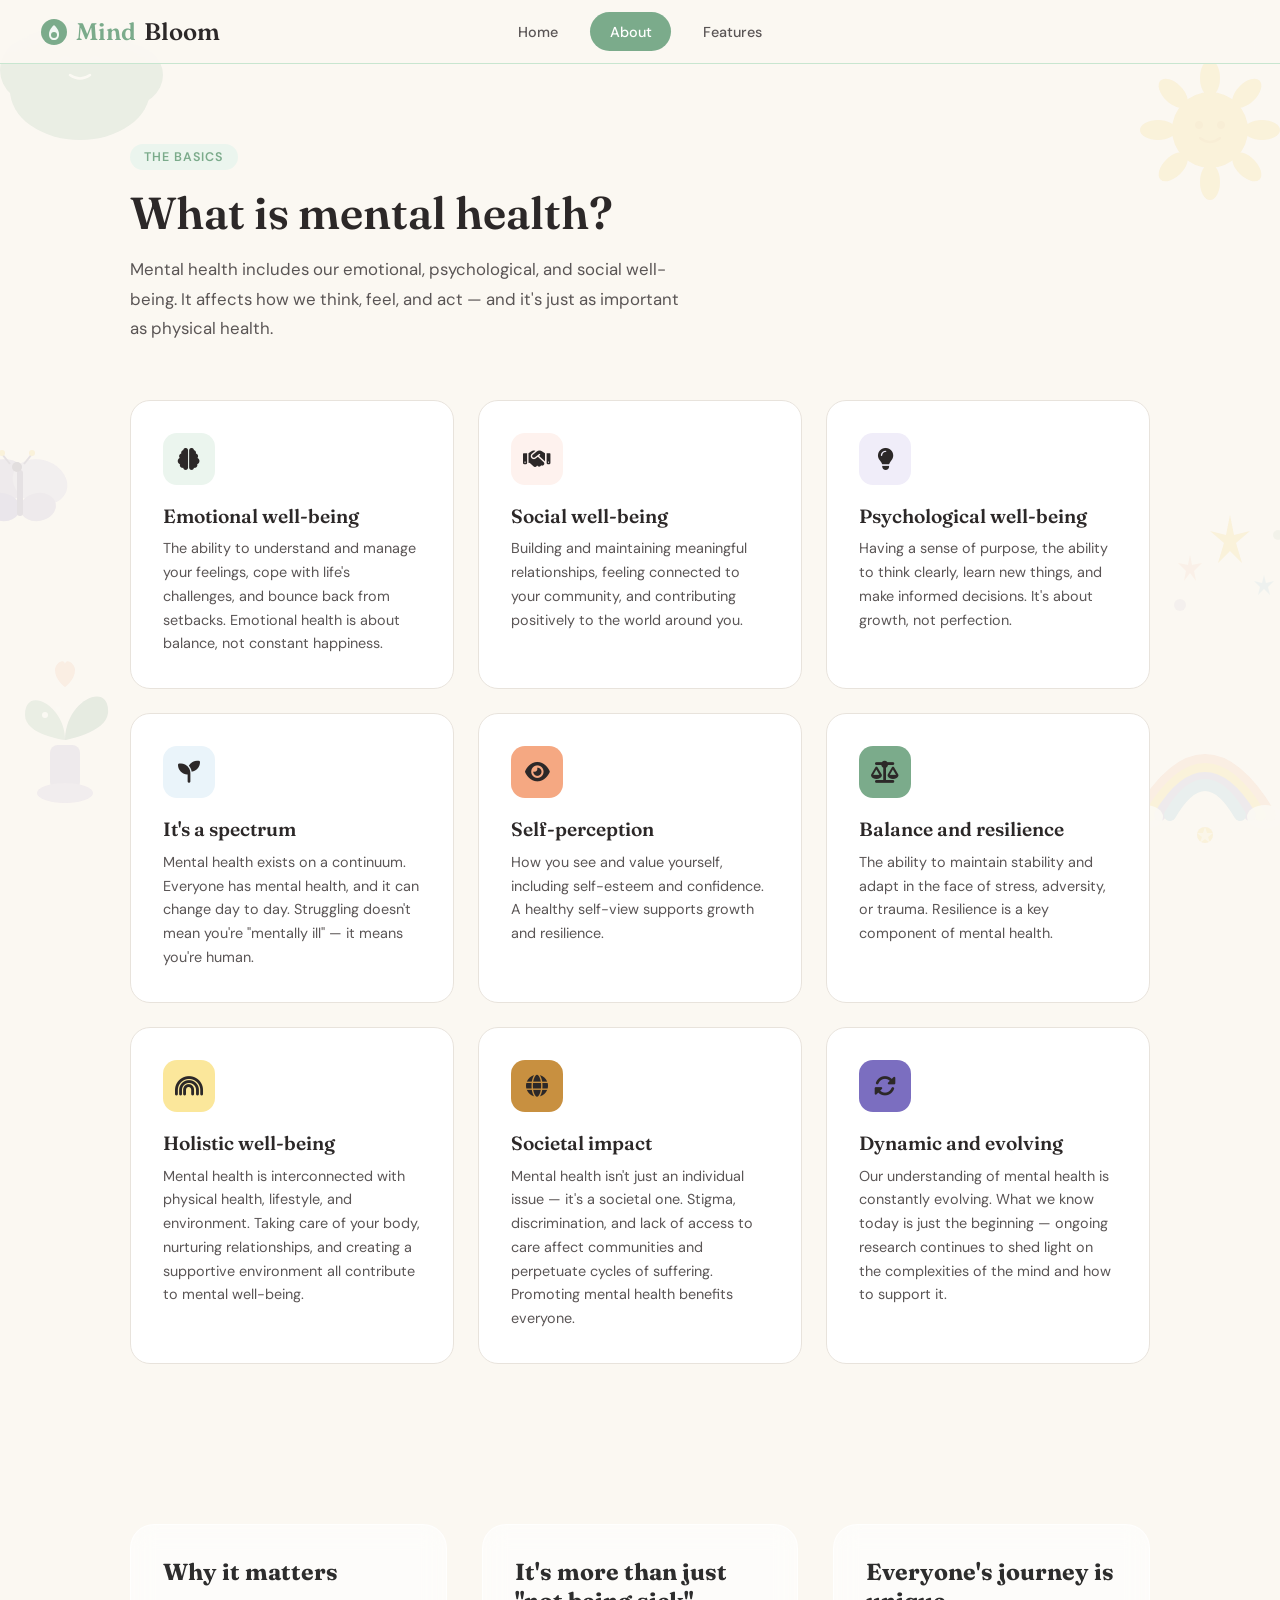
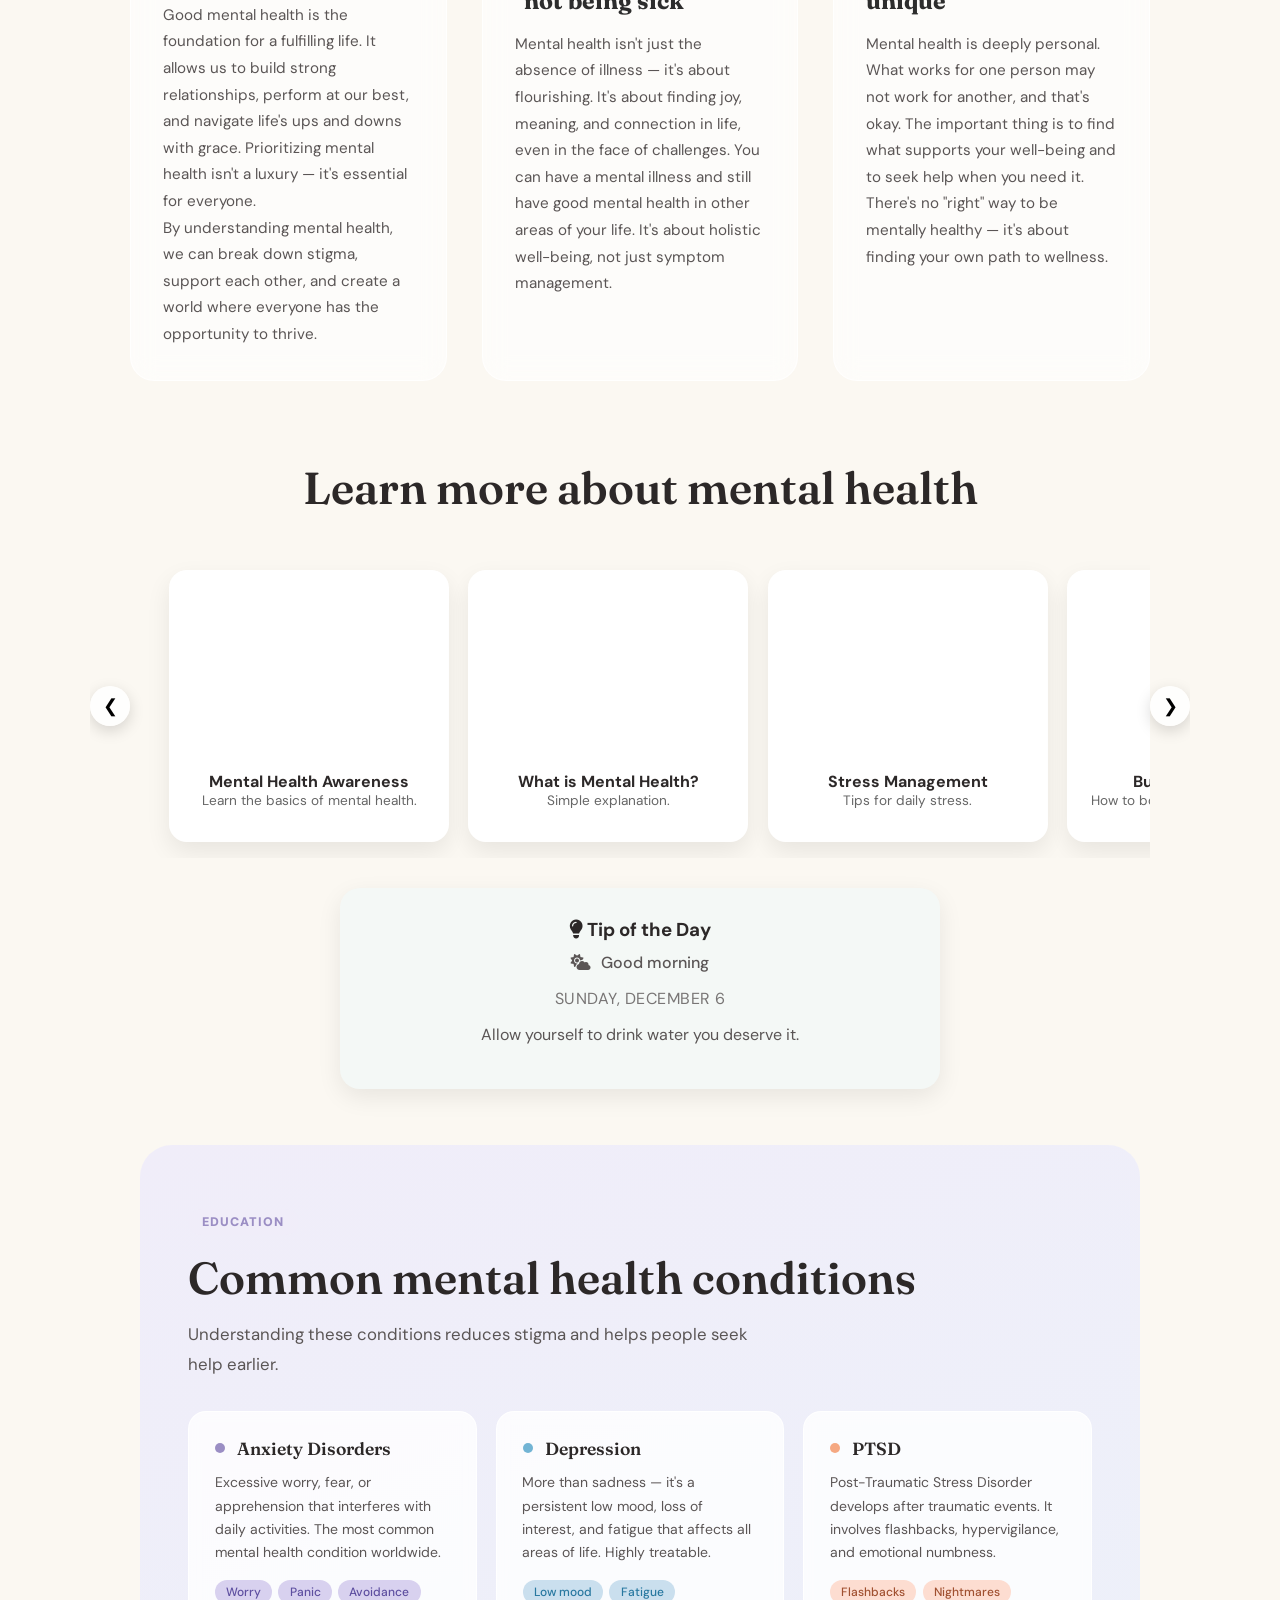
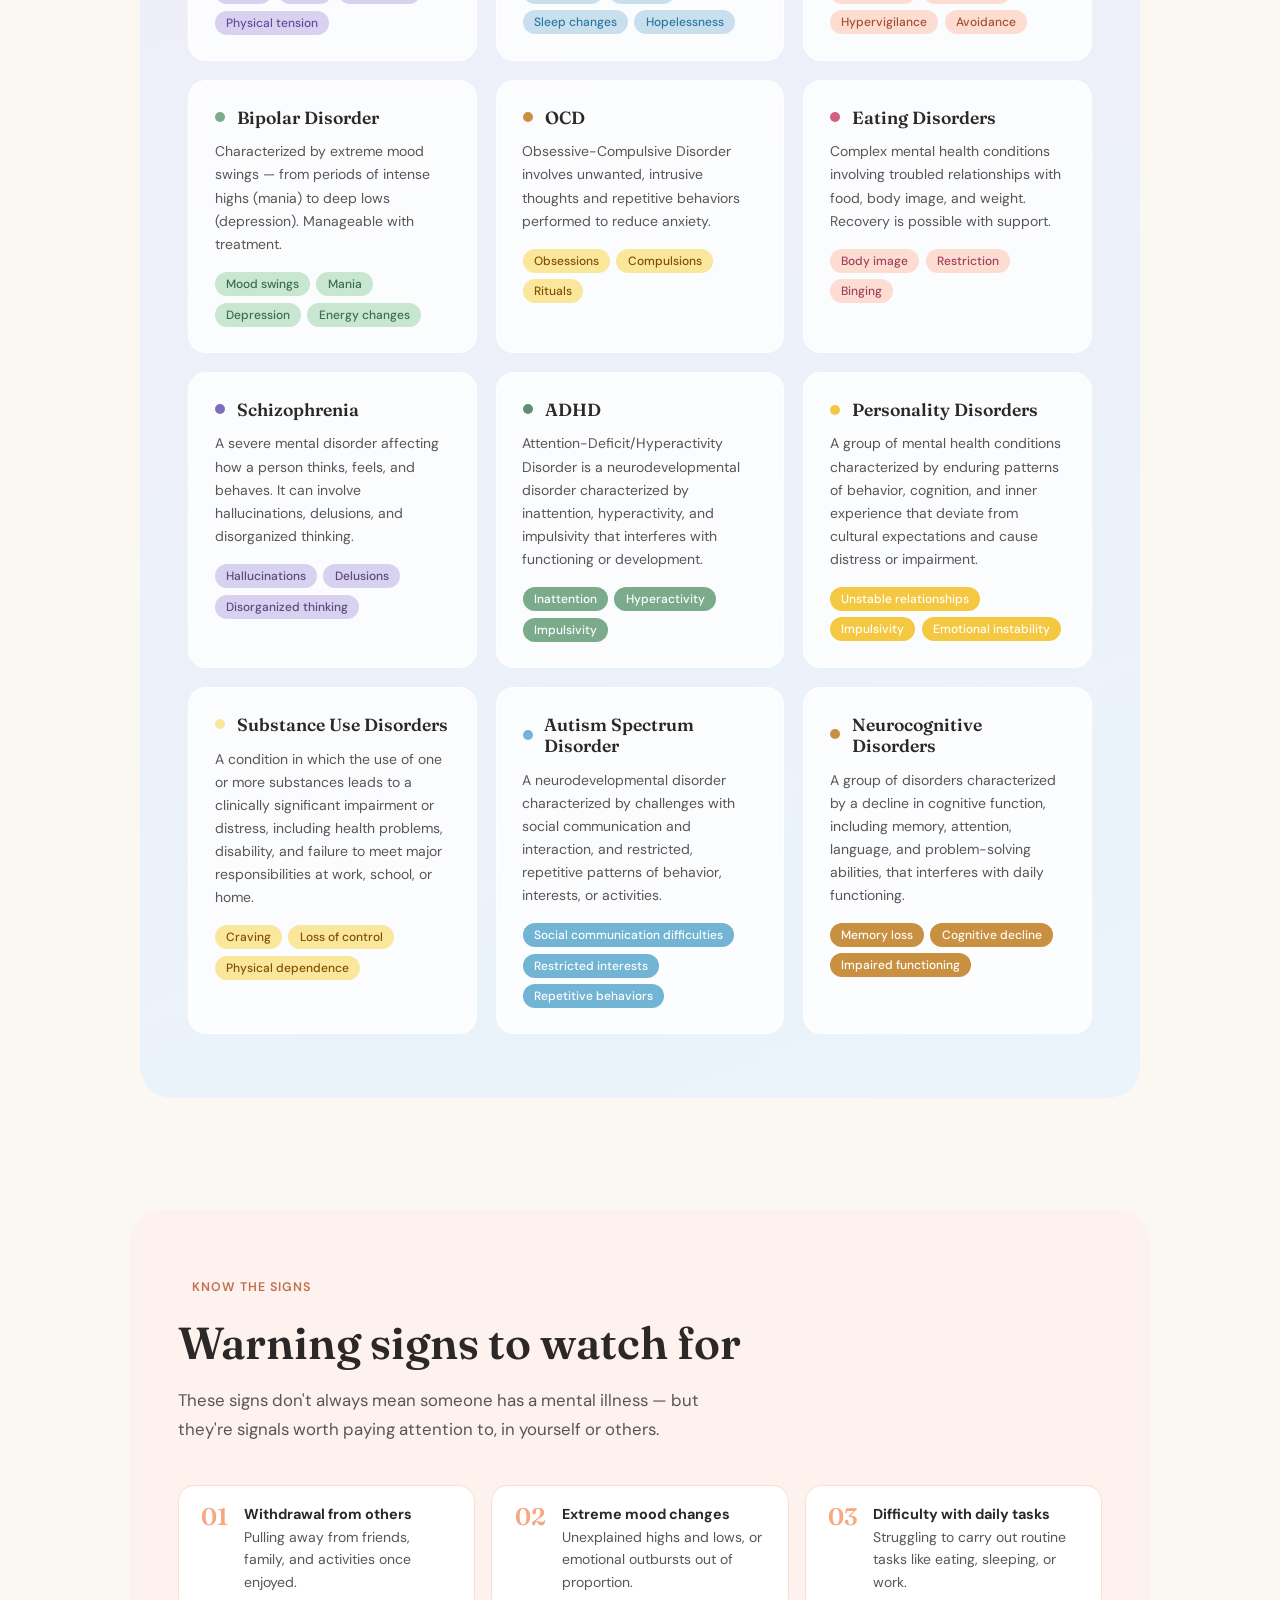
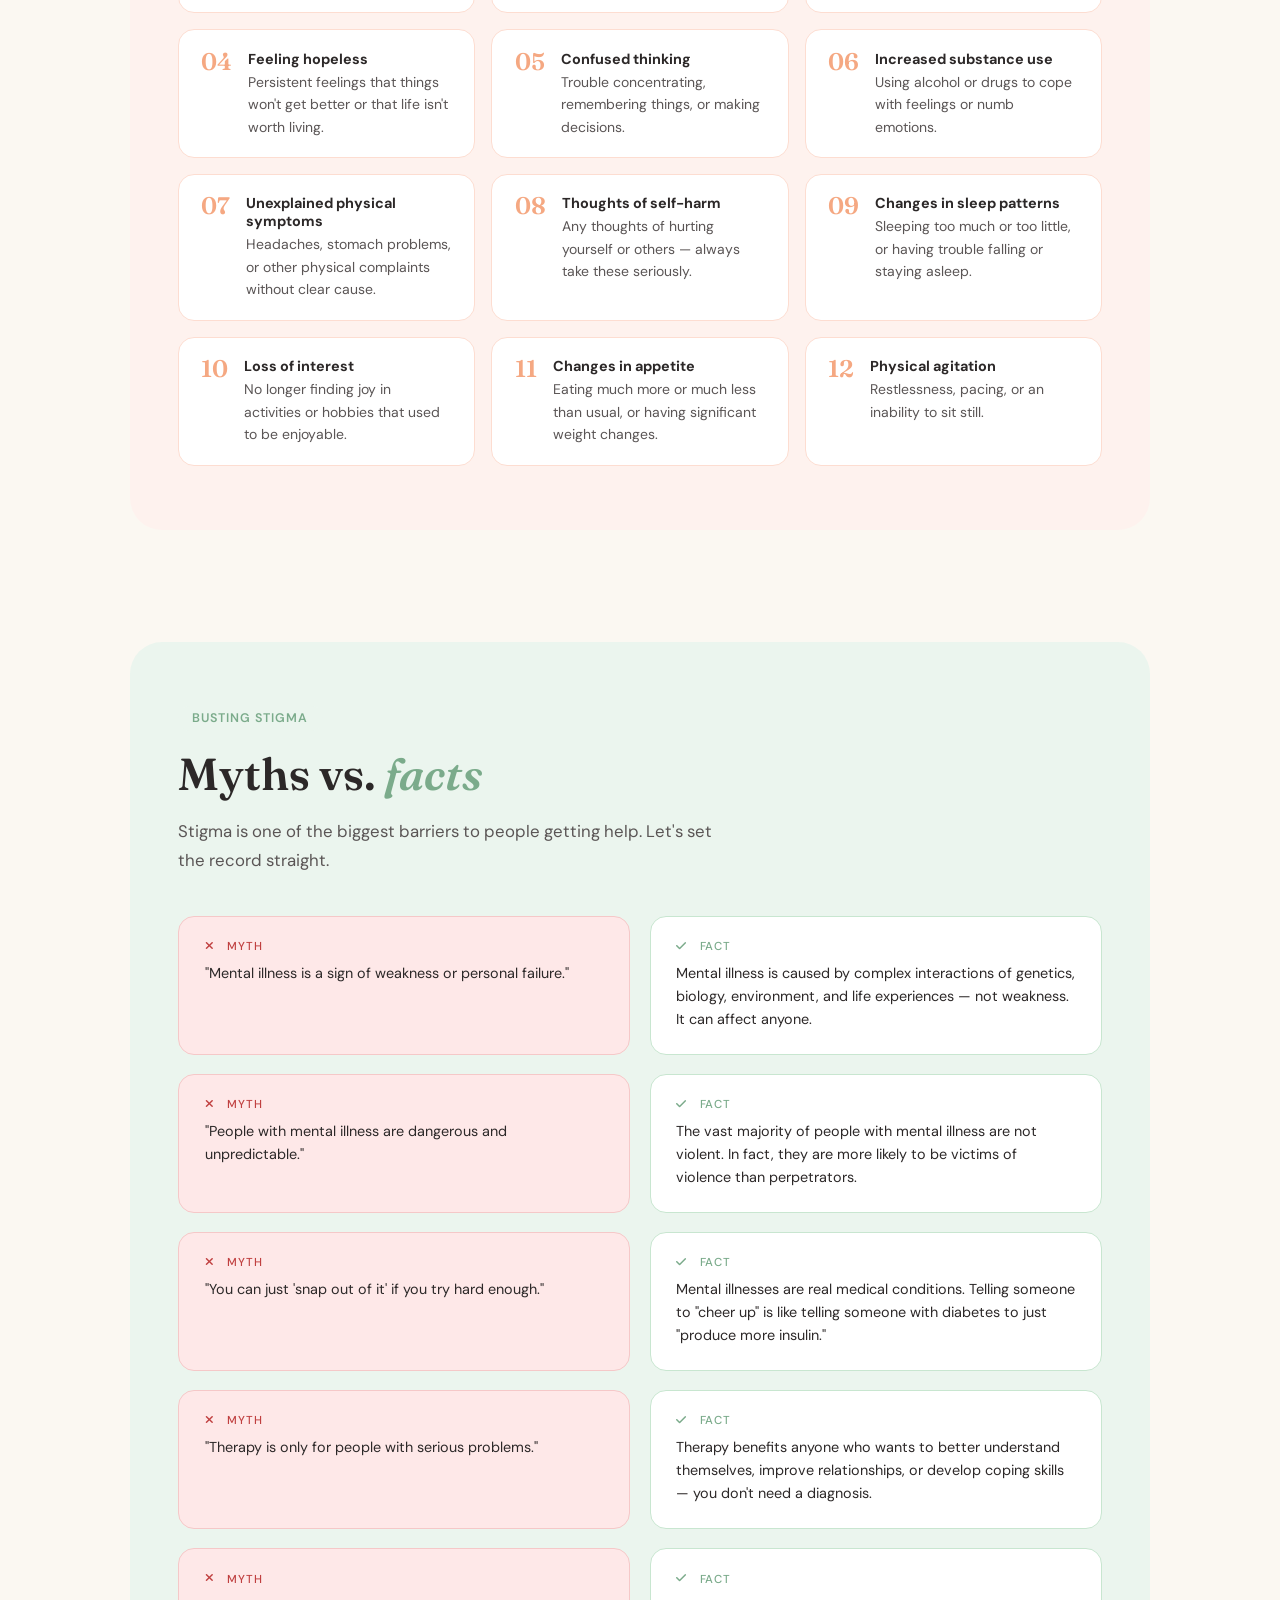
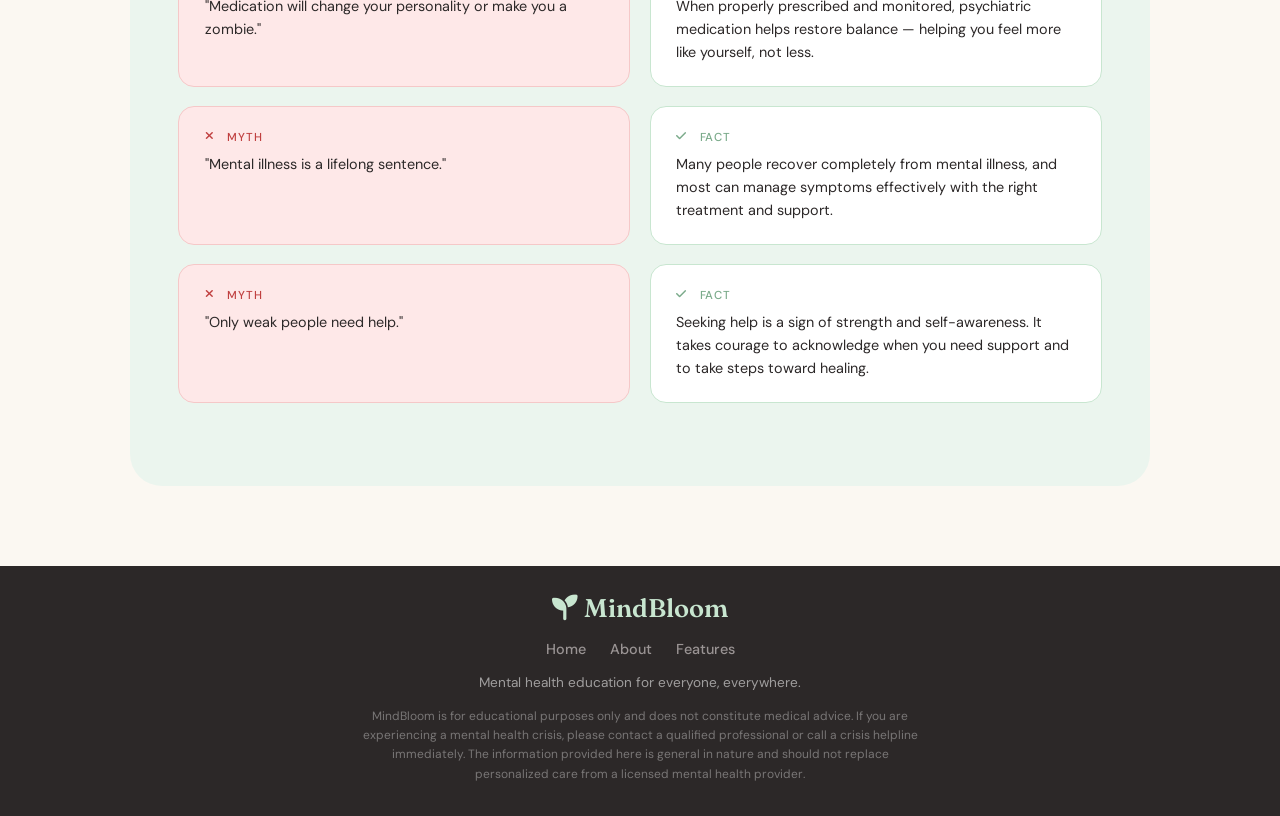
==== commit 8e7850f5: "adding footer navigation links to about.html and features.html" ====
--- a/about.html
+++ b/about.html
@@ -570,6 +570,14 @@
     <!-- ── Footer ── -->
     <footer>
       <div class="footer-logo"><i class="fa-solid fa-seedling"></i> MindBloom</div>
+      
+      <!-- NEW NAV LINKS -->
+      <div class="footer-links">
+        <a href="index.html">Home</a>
+        <a href="about.html">About</a>
+        <a href="features.html">Features</a>
+      </div>
+
       <p>Mental health education for everyone, everywhere.</p>
       <p class="disclaimer">
         MindBloom is for educational purposes only and does not constitute
--- a/styles.css
+++ b/styles.css
@@ -31,8 +31,7 @@
   background: var(--cream);
   color: var(--text);
   overflow-x: hidden;
-    transition: background 0.4s ease;
-
+  transition: background 0.4s ease;
 }
 
 /* ── Mascot background SVGs ── */
@@ -173,17 +172,17 @@
 }
 .hero-badge {
   display: inline-flex;
-    align-items: center;
-    gap: 0.4rem;
-    background: var(--sage-light);
-    color: #3d7a55;
-    font-size: 0.8rem;
-    font-weight: 600;
-    letter-spacing: 0.08em;
-    text-transform: uppercase;
-    padding: 0.4rem 1rem;
-    border-radius: 20px;
-    margin-bottom: 1.5rem;
+  align-items: center;
+  gap: 0.4rem;
+  background: var(--sage-light);
+  color: #3d7a55;
+  font-size: 0.8rem;
+  font-weight: 600;
+  letter-spacing: 0.08em;
+  text-transform: uppercase;
+  padding: 0.4rem 1rem;
+  border-radius: 20px;
+  margin-bottom: 1.5rem;
 }
 .hero h1 {
   font-family: "Fraunces", serif;
@@ -291,7 +290,7 @@
   padding-top: 1rem;
 
   color: #3f5c4d;
-  border-top: 1px solid rgba(0,0,0,0.08);
+  border-top: 1px solid rgba(0, 0, 0, 0.08);
 }
 
 /* "Sources:" label */
@@ -358,6 +357,7 @@
 .section-tag.lavender {
   background: var(--lavender-pale);
   color: var(--lavender);
+  font-weight: 900;
 }
 .section-tag.sky {
   background: var(--sky-pale);
@@ -948,8 +948,8 @@
   background: #faf2c8;
   border: 1.5px solid #fbf0c9;
 }
-.tool-card.l{
-   background: #f3f2ed;
+.tool-card.l {
+  background: #f3f2ed;
   border: 1.5px solid #d0c8ac;
 }
 .tool-card:hover i {
@@ -978,36 +978,49 @@
 }
 
 /* ── Myths vs Facts ── */
+/* ── Myths vs Facts ── */
 .myths-section {
   background: var(--sage-pale);
   border-radius: 32px;
   padding: 4rem 3rem;
 }
+
 .myth-pair {
   display: grid;
   grid-template-columns: 1fr 1fr;
   gap: 1.2rem;
   margin-bottom: 1.2rem;
-  align-items: start;
-}
+
+  align-items: stretch;
+}
+
 @media (max-width: 620px) {
   .myth-pair {
     grid-template-columns: 1fr;
   }
 }
+
 .myth-box,
 .fact-box {
   border-radius: 16px;
   padding: 1.4rem 1.6rem;
-}
+
+  display: flex;
+  flex-direction: column;
+
+  height: 100%;
+}
+
 .myth-box {
   background: #fee8e8;
   border: 1.5px solid #f5c8c8;
 }
+
 .fact-box {
   background: white;
   border: 1.5px solid var(--sage-light);
 }
+
 .myth-box .label,
 .fact-box .label {
   font-size: 0.72rem;
@@ -1015,32 +1028,41 @@
   text-transform: uppercase;
   letter-spacing: 0.08em;
   margin-bottom: 0.5rem;
+
   display: flex;
   align-items: center;
   gap: 0.4rem;
 }
+
 .myth-box .label {
   color: #c04040;
 }
+
 .fact-box .label {
   color: var(--sage);
 }
+
 .myth-box p,
 .fact-box p {
   font-size: 0.9rem;
   color: var(--text);
   line-height: 1.6;
-}
+
+  flex: 1;
+}
+
 .label i {
   margin-right: 6px;
 }
+
 .myth-box .label i {
-  color: #c04040; /* red */
+  color: #c04040;
 }
 
 .fact-box .label i {
-  color: var(--sage); /* green */
-}
+  color: var(--sage);
+}
+
 .myth-box:hover i,
 .fact-box:hover i {
   transform: scale(1.15);
@@ -1055,7 +1077,11 @@
   grid-template-columns: 1fr 1fr;
   gap: 3rem;
   align-items: center;
-  background: linear-gradient(135deg, var(--lavender-pale) 0%, var(--sky-pale) 100%);
+  background: linear-gradient(
+    135deg,
+    var(--lavender-pale) 0%,
+    var(--sky-pale) 100%
+  );
   border-radius: 28px;
   padding: 3rem;
   margin-bottom: 3.5rem;
@@ -1104,10 +1130,22 @@
   border-radius: 50px;
   margin-bottom: 0.75rem;
 }
-.blog-tag.lavender { background: var(--lavender-light); color: #5e4fa0; }
-.blog-tag.peach    { background: var(--peach-light);    color: #a05030; }
-.blog-tag.sky      { background: var(--sky-light);      color: #2878a0; }
-.blog-tag.sage     { background: var(--sage-light);     color: #3a6e50; }
+.blog-tag.lavender {
+  background: var(--lavender-light);
+  color: #5e4fa0;
+}
+.blog-tag.peach {
+  background: var(--peach-light);
+  color: #a05030;
+}
+.blog-tag.sky {
+  background: var(--sky-light);
+  color: #2878a0;
+}
+.blog-tag.sage {
+  background: var(--sage-light);
+  color: #3a6e50;
+}
 
 /* Blog meta line */
 .blog-meta {
@@ -1142,7 +1180,9 @@
   border: 1.5px solid #e8e3dc;
   border-radius: 20px;
   padding: 1.8rem;
-  transition: transform 0.28s, box-shadow 0.28s;
+  transition:
+    transform 0.28s,
+    box-shadow 0.28s;
   display: flex;
   flex-direction: column;
   gap: 0.5rem;
@@ -1184,69 +1224,91 @@
 .newsletter-cta {
   background: var(--sage);
   border-radius: 28px;
-  padding: 3rem;
+  padding: 2.2rem 2rem;
   margin-bottom: 0;
 }
+
 .newsletter-inner {
   display: flex;
   align-items: center;
   justify-content: space-between;
-  gap: 2.5rem;
+  gap: 2rem;
   flex-wrap: wrap;
 }
+
 .newsletter-text {
   flex: 1;
   min-width: 220px;
 }
+
 .newsletter-icon {
-  font-size: 2rem;
-  color: rgba(255,255,255,0.8);
+  font-size: 1.6rem;
+  color: rgba(255, 255, 255, 0.85);
   display: block;
-  margin-bottom: 0.75rem;
-}
+  margin-bottom: 0.55rem;
+}
+
 .newsletter-text h3 {
   font-family: "Fraunces", serif;
-  font-size: 1.4rem;
-  font-weight: 600;
+  font-size: 1.7rem;
+  font-weight: 700;
   color: white;
-  margin-bottom: 0.4rem;
-}
+  margin-bottom: 0.45rem;
+}
+
 .newsletter-text p {
-  font-size: 0.9rem;
-  color: rgba(255,255,255,0.8);
+  font-size: 0.95rem;
+  color: rgba(255, 255, 255, 0.85);
   line-height: 1.65;
-}
+  max-width: 520px;
+}
+
 .newsletter-form {
   display: flex;
-  gap: 0.75rem;
+  gap: 0.65rem;
   flex-wrap: wrap;
   flex-shrink: 0;
 }
+
 .newsletter-input {
-  padding: 0.75rem 1.2rem;
-  border-radius: 50px;
+  padding: 0.8rem 1.2rem;
+  border-radius: 999px;
   border: none;
   font-family: "DM Sans", sans-serif;
-  font-size: 0.9rem;
-  width: 240px;
+  font-size: 0.92rem;
+  width: 220px;
   outline: none;
-  box-shadow: 0 2px 8px rgba(0,0,0,0.1);
-}
+  box-shadow: 0 2px 8px rgba(0, 0, 0, 0.1);
+}
+
 .newsletter-input:focus {
-  box-shadow: 0 0 0 3px rgba(255,255,255,0.4);
-}
+  box-shadow: 0 0 0 3px rgba(255, 255, 255, 0.35);
+}
+
 .newsletter-btn {
   background: var(--text) !important;
   flex-shrink: 0;
 }
+
 .newsletter-btn:hover {
   background: #444 !important;
-  box-shadow: 0 6px 20px rgba(0,0,0,0.25) !important;
-}
+  box-shadow: 0 6px 18px rgba(0, 0, 0, 0.25) !important;
+}
+
 @media (max-width: 600px) {
-  .newsletter-inner { flex-direction: column; }
-  .newsletter-input  { width: 100%; }
-  .newsletter-form   { width: 100%; flex-direction: column; }
+  .newsletter-inner {
+    flex-direction: column;
+    align-items: flex-start;
+  }
+
+  .newsletter-form {
+    width: 100%;
+    flex-direction: column;
+  }
+
+  .newsletter-input {
+    width: 100%;
+  }
 }
 
 /* Recommended Reading */
@@ -1276,11 +1338,13 @@
   border-radius: 18px;
   padding: 1.4rem;
   align-items: flex-start;
-  transition: transform 0.25s, box-shadow 0.25s;
+  transition:
+    transform 0.25s,
+    box-shadow 0.25s;
 }
 .reading-item:hover {
   transform: translateY(-3px);
-  box-shadow: 0 10px 28px rgba(44,40,40,0.08);
+  box-shadow: 0 10px 28px rgba(44, 40, 40, 0.08);
 }
 .reading-cover {
   width: 52px;
@@ -1292,7 +1356,7 @@
   justify-content: center;
   font-size: 1.4rem;
   color: white;
-  box-shadow: 0 4px 12px rgba(0,0,0,0.15);
+  box-shadow: 0 4px 12px rgba(0, 0, 0, 0.15);
 }
 .reading-info h5 {
   font-family: "Fraunces", serif;
@@ -1341,15 +1405,13 @@
   display: flex;
   flex-direction: column;
   gap: 1rem;
-  transition: transform 0.25s, box-shadow 0.25s;
+  transition:
+    transform 0.25s,
+    box-shadow 0.25s;
 }
 .story-card:hover {
   transform: translateY(-4px);
-  box-shadow: 0 14px 32px rgba(44,40,40,0.08);
-}
-.story-card--highlight {
-  background: linear-gradient(145deg, var(--sky-pale), var(--lavender-pale));
-  border-color: var(--lavender-light);
+  box-shadow: 0 14px 32px rgba(44, 40, 40, 0.08);
 }
 .story-quote-icon {
   font-size: 1.4rem;
@@ -1393,36 +1455,6 @@
   display: flex;
   gap: 0.4rem;
   flex-wrap: wrap;
-}
-.story-cta {
-  display: flex;
-  align-items: center;
-  gap: 2rem;
-  background: var(--peach-pale);
-  border: 1.5px solid var(--peach-light);
-  border-radius: 24px;
-  padding: 2rem 2.5rem;
-  flex-wrap: wrap;
-}
-.story-cta-icon {
-  font-size: 2.2rem;
-  color: var(--peach);
-  flex-shrink: 0;
-}
-.story-cta h3 {
-  font-family: "Fraunces", serif;
-  font-size: 1.2rem;
-  font-weight: 600;
-  margin-bottom: 0.3rem;
-}
-.story-cta p {
-  font-size: 0.875rem;
-  color: var(--text-mid);
-  line-height: 1.65;
-}
-.story-cta .btn-outline {
-  flex-shrink: 0;
-  white-space: nowrap;
 }
 
 /* ── Self-Assessment Quiz ── */
@@ -1437,7 +1469,7 @@
   border: 1.5px solid #e8e3dc;
   border-radius: 24px;
   overflow: hidden;
-  box-shadow: 0 4px 16px rgba(44,40,40,0.05);
+  box-shadow: 0 4px 16px rgba(44, 40, 40, 0.05);
   display: flex;
   flex-direction: column;
   height: 100%;
@@ -1466,8 +1498,12 @@
 .quiz-body {
   padding: 1.5rem 2rem 2rem;
 }
-.quiz-step { display: none; }
-.quiz-step.active { display: block; }
+.quiz-step {
+  display: none;
+}
+.quiz-step.active {
+  display: block;
+}
 .quiz-q {
   font-size: 0.9rem;
   color: var(--text);
@@ -1526,15 +1562,14 @@
   text-align: center;
   padding: 1rem 0;
 
-  display: flex;              
-  flex-direction: column;     
-  height: 100%; 
+  display: flex;
+  flex-direction: column;
+  height: 100%;
 }
 .quiz-score {
   font-size: 0.85rem;
   color: var(--text-light);
   margin-bottom: 0.4rem;
-  
 }
 .quiz-result-icon {
   font-size: 2.5rem;
@@ -1558,7 +1593,7 @@
   font-family: "DM Sans", sans-serif;
   font-size: 0.85rem;
   cursor: pointer;
-   margin-top: auto;  
+  margin-top: auto;
 }
 
 /* Wellness tracker */
@@ -1576,7 +1611,9 @@
   align-items: center;
   gap: 0.6rem;
 }
-.wellness-tracker h3 i { color: var(--sage); }
+.wellness-tracker h3 i {
+  color: var(--sage);
+}
 .wellness-tracker > p {
   font-size: 0.9rem;
   color: var(--text-mid);
@@ -1602,7 +1639,10 @@
   align-items: center;
   gap: 0.5rem;
 }
-.wellness-label i { color: var(--sage); font-size: 0.8rem; }
+.wellness-label i {
+  color: var(--sage);
+  font-size: 0.8rem;
+}
 .wellness-track {
   display: flex;
   align-items: center;
@@ -1622,8 +1662,14 @@
   cursor: pointer;
   transition: all 0.2s;
 }
-.wdot:hover { border-color: var(--sage); transform: scale(1.1); }
-.wdot.active { background: var(--sage); border-color: var(--sage); }
+.wdot:hover {
+  border-color: var(--sage);
+  transform: scale(1.1);
+}
+.wdot.active {
+  background: var(--sage);
+  border-color: var(--sage);
+}
 .wellness-score {
   font-family: "Fraunces", serif;
   font-size: 1.1rem;
@@ -1641,7 +1687,11 @@
   gap: 0.75rem;
   border: 1.5px solid var(--sage-light);
 }
-.wellness-feedback i { color: var(--sage); font-size: 1.1rem; margin-top: 2px; }
+.wellness-feedback i {
+  color: var(--sage);
+  font-size: 1.1rem;
+  margin-top: 2px;
+}
 .wellness-feedback p {
   font-size: 0.875rem;
   color: var(--text-mid);
@@ -1656,14 +1706,14 @@
   border: none;
   color: var(--text-light);
   cursor: pointer;
-  font-weight: 500; 
+  font-weight: 500;
 }
 .feedback-content {
   flex: 1;
   display: flex;
   justify-content: space-between;
   gap: 1rem;
-width: 100%;
+  width: 100%;
 }
 .wellness-reset::before {
   content: "•";
@@ -1677,9 +1727,15 @@
 }
 
 @media (max-width: 520px) {
-  .wellness-tracker { padding: 1.5rem; }
-  .wellness-bar-row { flex-wrap: wrap; }
-  .wellness-label { width: 100%; }
+  .wellness-tracker {
+    padding: 1.5rem;
+  }
+  .wellness-bar-row {
+    flex-wrap: wrap;
+  }
+  .wellness-label {
+    width: 100%;
+  }
 }
 
 /* ── FAQ ── */
@@ -1717,8 +1773,12 @@
   text-align: left;
   transition: background 0.2s;
 }
-.faq-question:hover { background: var(--sky-pale); }
-.faq-question[aria-expanded="true"] { background: var(--sky-pale); }
+.faq-question:hover {
+  background: var(--sky-pale);
+}
+.faq-question[aria-expanded="true"] {
+  background: var(--sky-pale);
+}
 .faq-chevron {
   font-size: 0.75rem;
   color: var(--sky);
@@ -1731,7 +1791,9 @@
 .faq-answer {
   max-height: 0;
   overflow: hidden;
-  transition: max-height 0.4s ease, padding 0.3s ease;
+  transition:
+    max-height 0.4s ease,
+    padding 0.3s ease;
 }
 .faq-answer.open {
   max-height: 400px;
@@ -1742,7 +1804,9 @@
   color: var(--text-mid);
   line-height: 1.75;
 }
-.faq-answer strong { color: var(--text); }
+.faq-answer strong {
+  color: var(--text);
+}
 
 /* ── Professionals Directory ── */
 .professionals-grid {
@@ -1756,11 +1820,13 @@
   border: 1.5px solid #e8e3dc;
   border-radius: 20px;
   padding: 1.8rem;
-  transition: transform 0.25s, box-shadow 0.25s;
+  transition:
+    transform 0.25s,
+    box-shadow 0.25s;
 }
 .pro-card:hover {
   transform: translateY(-4px);
-  box-shadow: 0 14px 30px rgba(44,40,40,0.08);
+  box-shadow: 0 14px 30px rgba(44, 40, 40, 0.08);
 }
 .pro-icon {
   width: 50px;
@@ -1773,7 +1839,9 @@
   margin-bottom: 1rem;
   transition: transform 0.2s;
 }
-.pro-card:hover .pro-icon { transform: scale(1.1); }
+.pro-card:hover .pro-icon {
+  transform: scale(1.1);
+}
 .pro-card h4 {
   font-family: "Fraunces", serif;
   font-size: 1.05rem;
@@ -1803,10 +1871,14 @@
   border-radius: 10px;
   line-height: 1.55;
 }
-.pro-good-for strong { color: var(--sage); }
+.pro-good-for strong {
+  color: var(--sage);
+}
 
 /* Therapy types */
-.therapy-types { margin-top: 1rem; }
+.therapy-types {
+  margin-top: 1rem;
+}
 .therapy-grid {
   display: grid;
   grid-template-columns: repeat(auto-fit, minmax(280px, 1fr));
@@ -1820,11 +1892,13 @@
   border: 1.5px solid #e8e3dc;
   border-radius: 16px;
   padding: 1.2rem 1.4rem;
-  transition: transform 0.2s, box-shadow 0.2s;
+  transition:
+    transform 0.2s,
+    box-shadow 0.2s;
 }
 .therapy-item:hover {
   transform: translateY(-2px);
-  box-shadow: 0 8px 20px rgba(44,40,40,0.07);
+  box-shadow: 0 8px 20px rgba(44, 40, 40, 0.07);
 }
 .therapy-abbr {
   font-family: "Fraunces", serif;
@@ -1994,7 +2068,7 @@
   background: var(--text);
   color: white;
   text-align: center;
-  padding: 1.6rem 2rem 2rem;;
+  padding: 1.6rem 2rem 2rem;
   position: relative;
   z-index: 1;
 }
@@ -2042,6 +2116,28 @@
   line-height: 1.6;
   opacity: 0.8;
 }
+/* Footer Nav Links */
+
+.footer-links {
+  display: flex;
+  justify-content: center;
+  gap: 1.5rem;
+  margin: 1rem 0;
+  flex-wrap: wrap;
+}
+
+.footer-links a {
+  color: var(--text-light);
+  text-decoration: none;
+  font-size: 0.9rem;
+  font-weight: 500;
+  transition: color 0.2s ease;
+}
+
+.footer-links a:hover {
+  color: var(--sage);
+
+}
 
 /* ── Smooth reveal ── */
 .reveal {
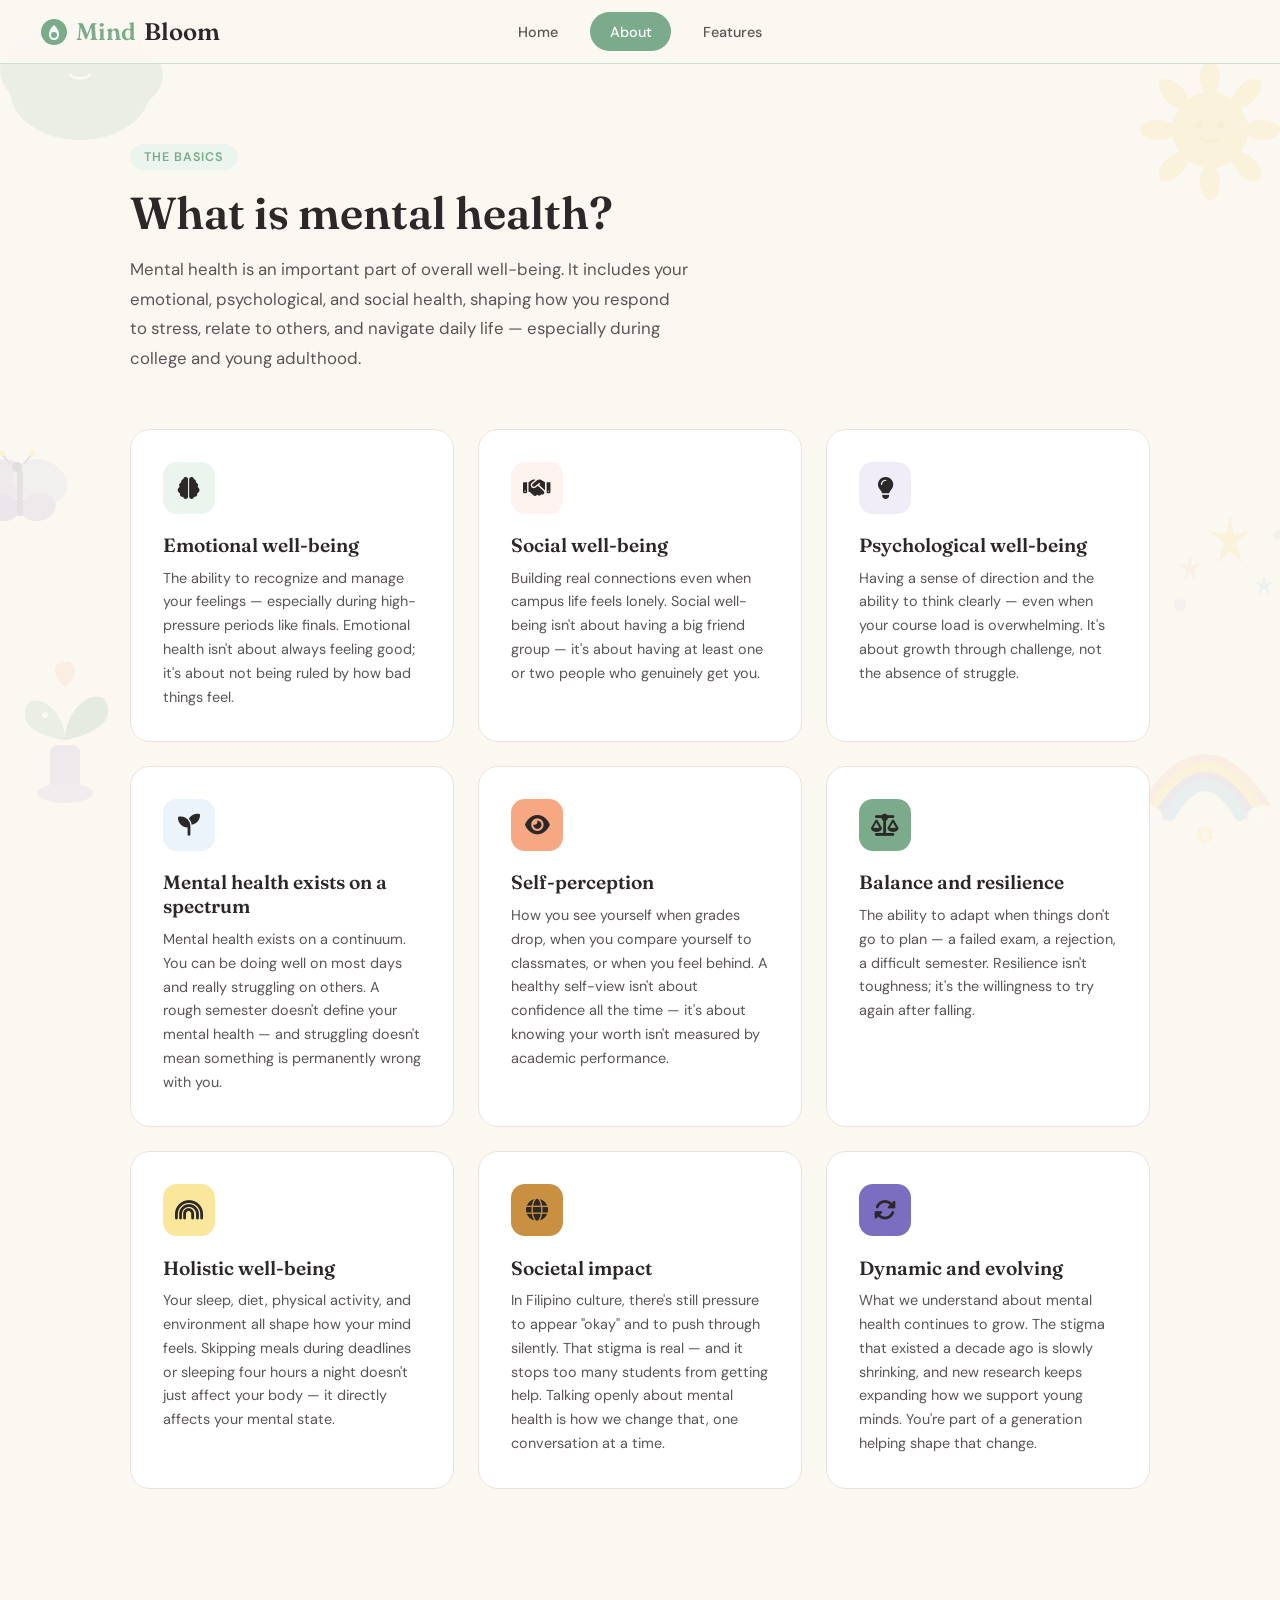
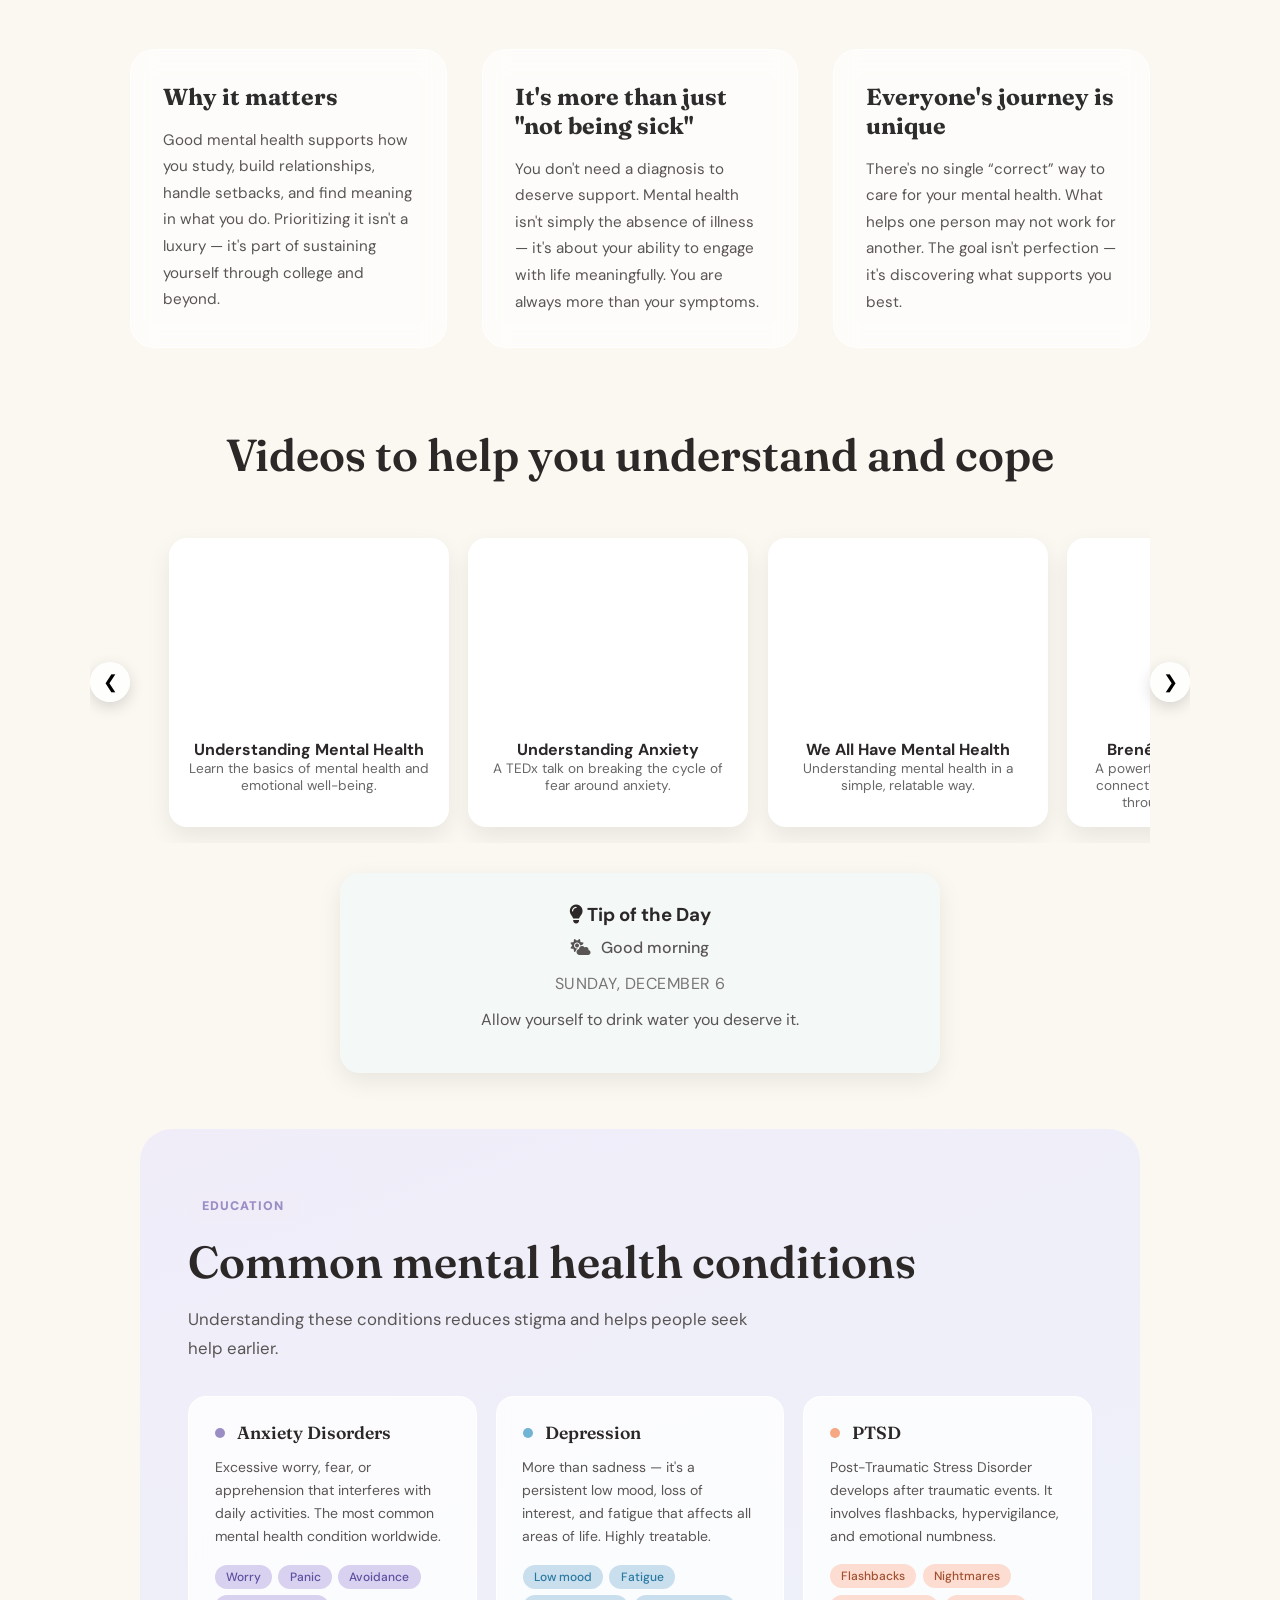
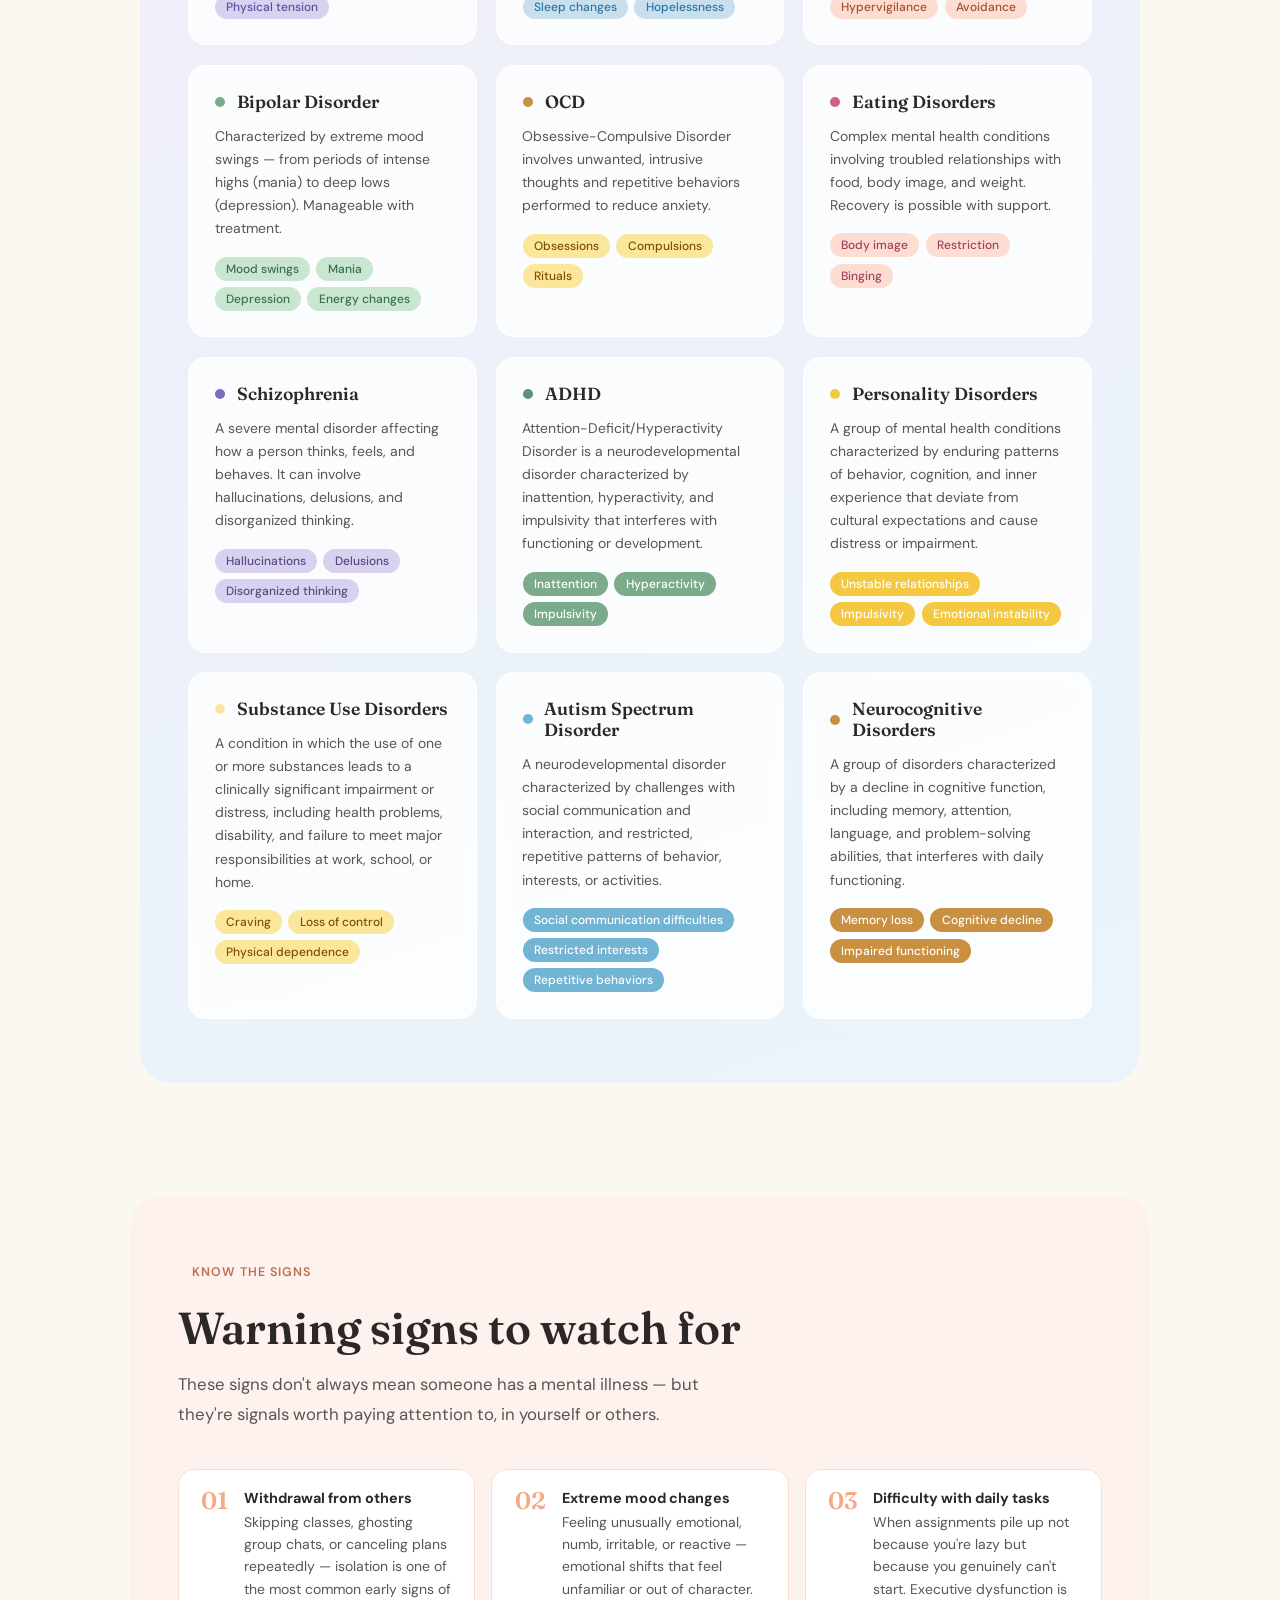
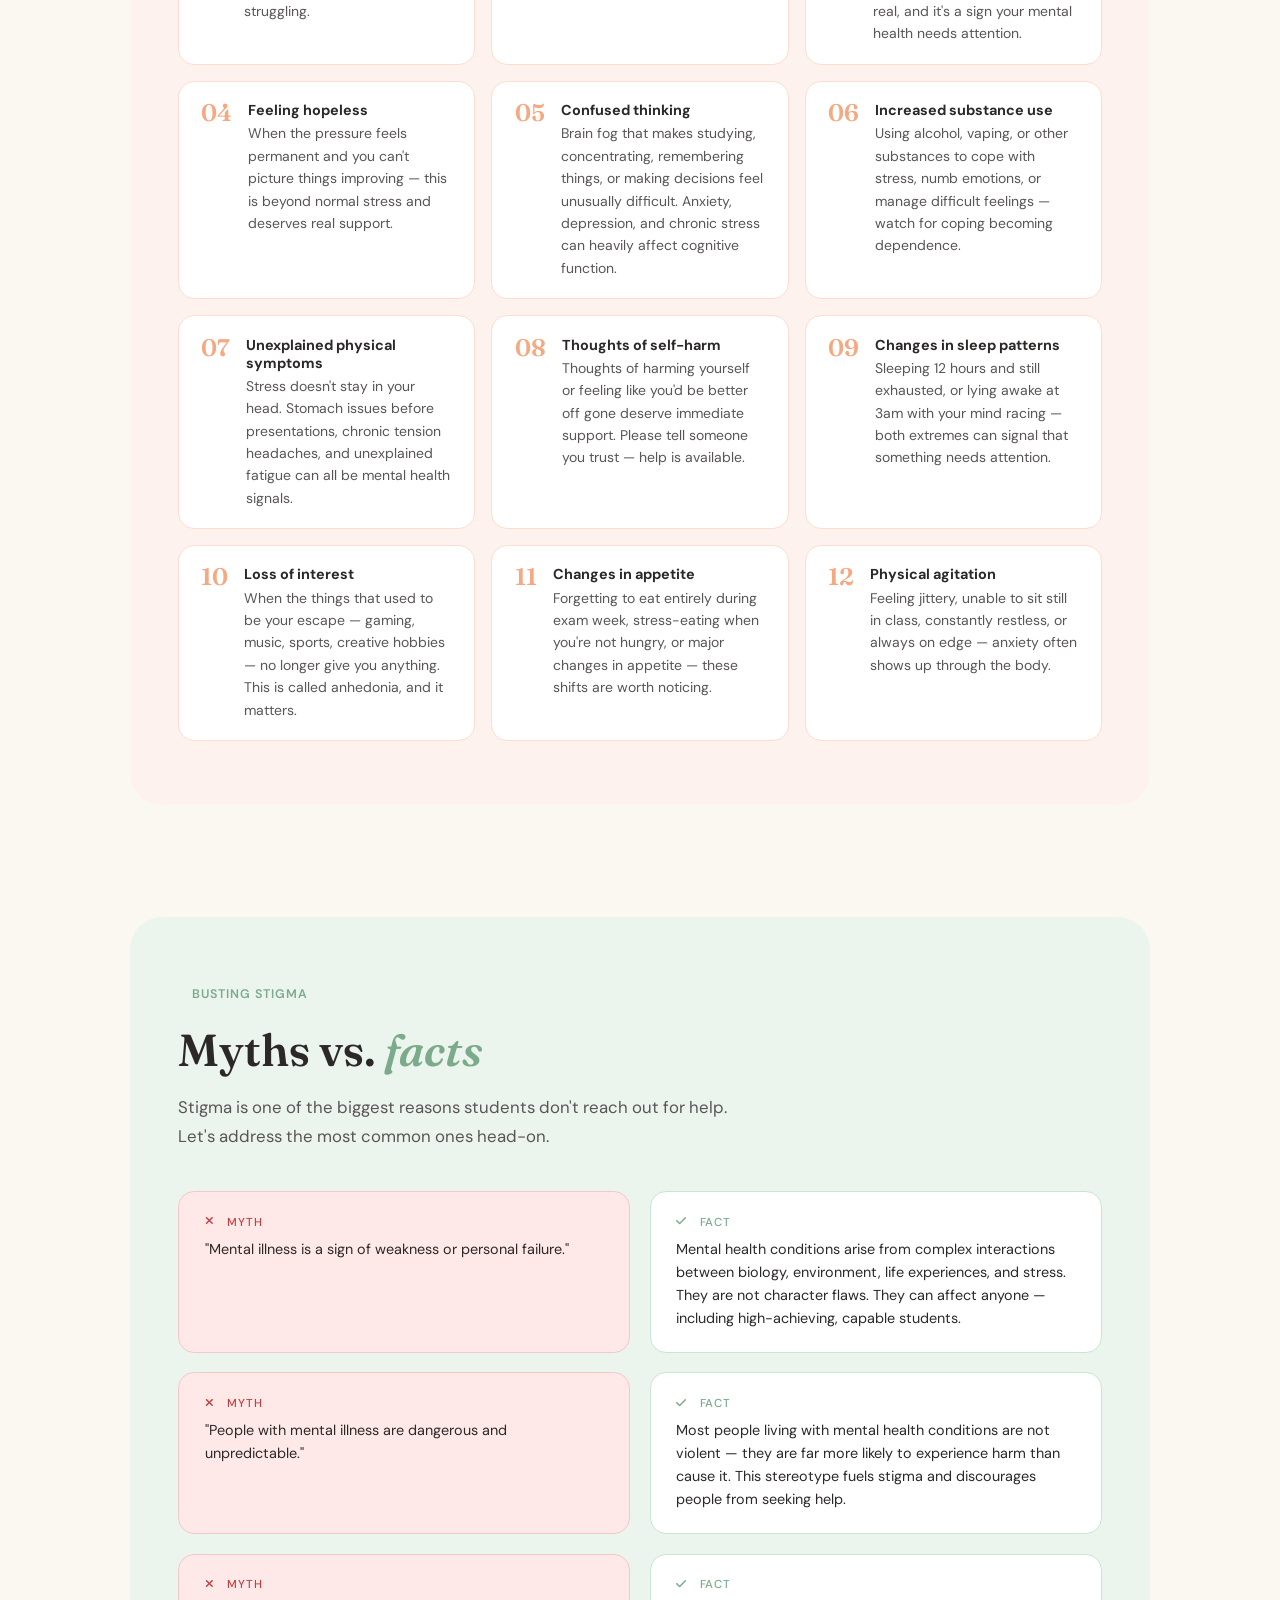
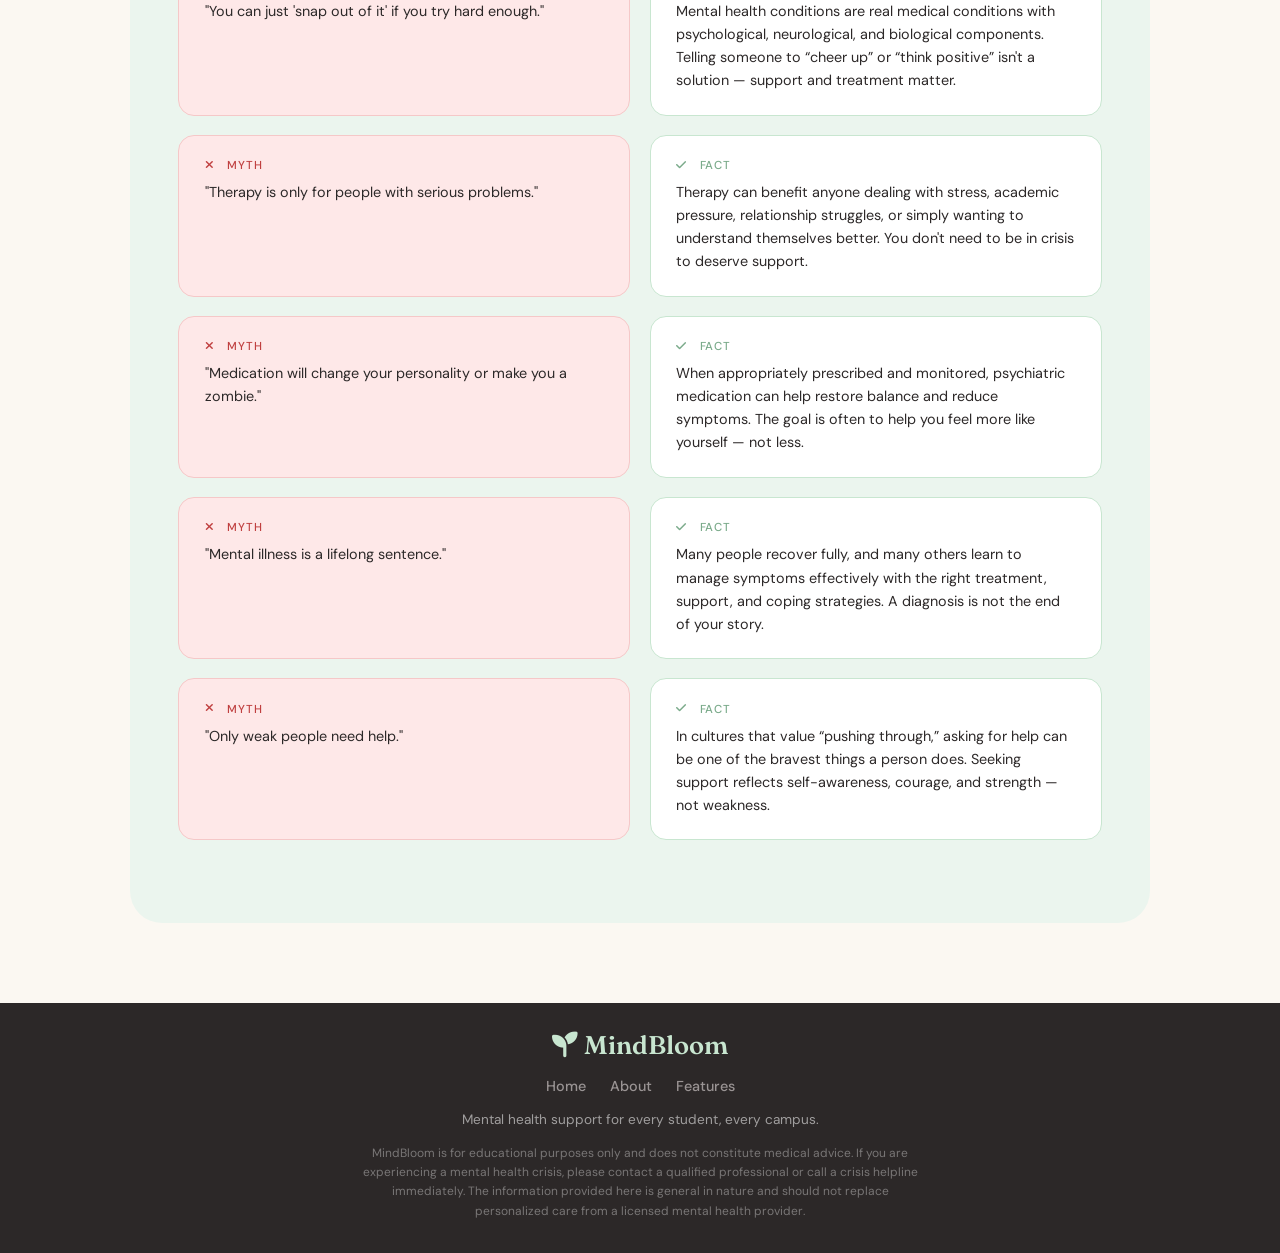
==== commit 7ca40a53: "update: major website revision with updated content, styling, and improved student-focused mental he" ====
--- a/about.html
+++ b/about.html
@@ -115,56 +115,56 @@
         <div class="section-tag sage">The basics</div>
         <h2>What is mental health?</h2>
         <p class="section-intro">
-          Mental health includes our emotional, psychological, and social
-          well-being. It affects how we think, feel, and act — and it's just as
-          important as physical health.
+          Mental health is an important part of overall well-being. It includes your emotional,
+           psychological, and social health, shaping how you respond to stress, relate to others, 
+           and navigate daily life — especially during college and young adulthood.
         </p>
       </div>
       <div class="pillars reveal">
         <div class="pillar-card">
           <div class="pillar-icon sage"><i class="fa-solid fa-brain"></i></div>
           <h3>Emotional well-being</h3>
-          <p>The ability to understand and manage your feelings, cope with life's challenges, and bounce back from setbacks. Emotional health is about balance, not constant happiness.</p>
+          <p>The ability to recognize and manage your feelings — especially during high-pressure periods like finals. Emotional health isn't about always feeling good; it's about not being ruled by how bad things feel.</p>
         </div>
         <div class="pillar-card">
           <div class="pillar-icon peach"><i class="fa-solid fa-handshake"></i></div>
           <h3>Social well-being</h3>
-          <p>Building and maintaining meaningful relationships, feeling connected to your community, and contributing positively to the world around you.</p>
+          <p>Building real connections even when campus life feels lonely. Social well-being isn't about having a big friend group — it's about having at least one or two people who genuinely get you.</p>
         </div>
         <div class="pillar-card">
           <div class="pillar-icon lavender"><i class="fa-solid fa-lightbulb"></i></div>
           <h3>Psychological well-being</h3>
-          <p>Having a sense of purpose, the ability to think clearly, learn new things, and make informed decisions. It's about growth, not perfection.</p>
+          <p>Having a sense of direction and the ability to think clearly — even when your course load is overwhelming. It's about growth through challenge, not the absence of struggle.</p>
         </div>
         <div class="pillar-card">
           <div class="pillar-icon sky"><i class="fa-solid fa-seedling"></i></div>
-          <h3>It's a spectrum</h3>
-          <p>Mental health exists on a continuum. Everyone has mental health, and it can change day to day. Struggling doesn't mean you're "mentally ill" — it means you're human.</p>
+          <h3>Mental health exists on a spectrum</h3>
+          <p>Mental health exists on a continuum. You can be doing well on most days and really struggling on others. A rough semester doesn't define your mental health — and struggling doesn't mean something is permanently wrong with you.</p>
         </div>
         <div class="pillar-card">
           <div class="pillar-icon" style="background: #f5a882"><i class="fa-solid fa-eye"></i></div>
           <h3>Self-perception</h3>
-          <p>How you see and value yourself, including self-esteem and confidence. A healthy self-view supports growth and resilience.</p>
+          <p>How you see yourself when grades drop, when you compare yourself to classmates, or when you feel behind. A healthy self-view isn't about confidence all the time — it's about knowing your worth isn't measured by academic performance.</p>
         </div>
         <div class="pillar-card">
           <div class="pillar-icon" style="background: #7bab8b"><i class="fa-solid fa-balance-scale"></i></div>
           <h3>Balance and resilience</h3>
-          <p>The ability to maintain stability and adapt in the face of stress, adversity, or trauma. Resilience is a key component of mental health.</p>
+          <p>The ability to adapt when things don't go to plan — a failed exam, a rejection, a difficult semester. Resilience isn't toughness; it's the willingness to try again after falling.</p>
         </div>
         <div class="pillar-card">
           <div class="pillar-icon" style="background: #fbe79b"><i class="fa-solid fa-rainbow"></i></div>
           <h3>Holistic well-being</h3>
-          <p>Mental health is interconnected with physical health, lifestyle, and environment. Taking care of your body, nurturing relationships, and creating a supportive environment all contribute to mental well-being.</p>
+          <p>Your sleep, diet, physical activity, and environment all shape how your mind feels. Skipping meals during deadlines or sleeping four hours a night doesn't just affect your body — it directly affects your mental state.</p>
         </div>
         <div class="pillar-card">
           <div class="pillar-icon" style="background: #c89040"><i class="fa-solid fa-globe"></i></div>
           <h3>Societal impact</h3>
-          <p>Mental health isn't just an individual issue — it's a societal one. Stigma, discrimination, and lack of access to care affect communities and perpetuate cycles of suffering. Promoting mental health benefits everyone.</p>
+          <p>In Filipino culture, there's still pressure to appear "okay" and to push through silently. That stigma is real — and it stops too many students from getting help. Talking openly about mental health is how we change that, one conversation at a time.</p>
         </div>
         <div class="pillar-card">
           <div class="pillar-icon" style="background: #7b6ec0"><i class="fa-solid fa-sync-alt"></i></div>
           <h3>Dynamic and evolving</h3>
-          <p>Our understanding of mental health is constantly evolving. What we know today is just the beginning — ongoing research continues to shed light on the complexities of the mind and how to support it.</p>
+          <p>What we understand about mental health continues to grow. The stigma that existed a decade ago is slowly shrinking, and new research keeps expanding how we support young minds. You're part of a generation helping shape that change.</p>
         </div>
       </div>
     </section>
@@ -172,40 +172,39 @@
     <section class="features">
       <div class="feature-card reveal">
         <h3>Why it matters</h3>
-        <p>Good mental health is the foundation for a fulfilling life. It allows us to build strong relationships, perform at our best, and navigate life's ups and downs with grace. Prioritizing mental health isn't a luxury — it's essential for everyone.</p>
-        <p>By understanding mental health, we can break down stigma, support each other, and create a world where everyone has the opportunity to thrive.</p>
+        <p>Good mental health supports how you study, build relationships, handle setbacks, and find meaning in what you do. Prioritizing it isn't a luxury — it's part of sustaining yourself through college and beyond.</p>
       </div>
       <div class="feature-card reveal">
         <h3>It's more than just "not being sick"</h3>
-        <p>Mental health isn't just the absence of illness — it's about flourishing. It's about finding joy, meaning, and connection in life, even in the face of challenges. You can have a mental illness and still have good mental health in other areas of your life. It's about holistic well-being, not just symptom management.</p>
-      </div>
+    <p> You don't need a diagnosis to deserve support. Mental health isn't simply the absence of illness — it's about your ability to engage with life meaningfully. You are always more than your symptoms.</p>     
+  </div>
       <div class="feature-card reveal">
         <h3>Everyone's journey is unique</h3>
-        <p>Mental health is deeply personal. What works for one person may not work for another, and that's okay. The important thing is to find what supports your well-being and to seek help when you need it. There's no "right" way to be mentally healthy — it's about finding your own path to wellness.</p>
+      <p> There's no single “correct” way to care for your mental health. What helps one person may not work for another. The goal isn't perfection — it's discovering what supports you best. </p>
       </div>
     </section>
 
     <!-- Video Section -->
     <div class="video-section reveal">
-      <h2>Learn more about mental health</h2>
+      <h2>Videos to help you understand and cope</h2>
       <div class="carousel-wrapper">
         <button class="carousel-btn left" onclick="scrollCarousel(-1)">&#10094;</button>
         <div class="video-carousel" id="videoCarousel">
           <div class="video-card">
-            <iframe src="https://www.youtube.com/embed/oxx564hMBUI" title="Mental Health Awareness" frameborder="0" allow="accelerometer; autoplay; clipboard-write; encrypted-media; gyroscope; picture-in-picture; fullscreen" allowfullscreen></iframe>
-            <div class="video-info"><h4>Mental Health Awareness</h4><p>Learn the basics of mental health.</p></div>
-          </div>
-          <div class="video-card">
-            <iframe src="https://www.youtube.com/embed/ZidGozDhOjg" title="What is Mental Health?" frameborder="0" allow="accelerometer; autoplay; clipboard-write; encrypted-media; gyroscope; picture-in-picture; fullscreen" allowfullscreen></iframe>
-            <div class="video-info"><h4>What is Mental Health?</h4><p>Simple explanation.</p></div>
-          </div>
-          <div class="video-card">
-            <iframe src="https://www.youtube.com/embed/DxIDKZHW3-E" title="Stress Management" frameborder="0" allow="accelerometer; autoplay; clipboard-write; encrypted-media; gyroscope; picture-in-picture; fullscreen" allowfullscreen></iframe>
-            <div class="video-info"><h4>Stress Management</h4><p>Tips for daily stress.</p></div>
-          </div>
-          <div class="video-card">
-            <iframe src="https://www.youtube.com/embed/1Evwgu369Jw" title="Building Resilience" frameborder="0" allow="accelerometer; autoplay; clipboard-write; encrypted-media; gyroscope; picture-in-picture; fullscreen" allowfullscreen></iframe>
-            <div class="video-info"><h4>Building Resilience</h4><p>How to bounce back from setbacks.</p></div>
+            <iframe src="https://www.youtube.com/embed/oxx564hMBUI" title="Understanding Mental Health" frameborder="0" allow="accelerometer; autoplay; clipboard-write; encrypted-media; gyroscope; picture-in-picture; fullscreen" allowfullscreen></iframe>
+            <div class="video-info"><h4>Understanding Mental Health</h4><p>Learn the basics of mental health and emotional well-being.</p></div>
+          </div>
+          <div class="video-card">
+            <iframe src="https://www.youtube.com/embed/ZidGozDhOjg" title="Understanding Anxiety" frameborder="0" allow="accelerometer; autoplay; clipboard-write; encrypted-media; gyroscope; picture-in-picture; fullscreen" allowfullscreen></iframe>
+            <div class="video-info"><h4>Understanding Anxiety</h4><p>A TEDx talk on breaking the cycle of fear around anxiety.</p></div>
+          </div>
+          <div class="video-card">
+            <iframe src="https://www.youtube.com/embed/DxIDKZHW3-E" title="We All Have Mental Health" frameborder="0" allow="accelerometer; autoplay; clipboard-write; encrypted-media; gyroscope; picture-in-picture; fullscreen" allowfullscreen></iframe>
+            <div class="video-info"><h4>We All Have Mental Health</h4><p>Understanding mental health in a simple, relatable way.</p></div>
+          </div>
+          <div class="video-card">
+            <iframe src="https://www.youtube.com/embed/1Evwgu369Jw" title="Brené Brown on Empathy" frameborder="0" allow="accelerometer; autoplay; clipboard-write; encrypted-media; gyroscope; picture-in-picture; fullscreen" allowfullscreen></iframe>
+            <div class="video-info"><h4>Brené Brown on Empathy</h4><p>A powerful look at empathy, human connection, and supporting others through difficult moments.</p></div>
           </div>
           <div class="video-card">
             <iframe src="https://www.youtube.com/embed/inpok4MKVLM" title="5 Minute Meditation" frameborder="0" allow="accelerometer; autoplay; clipboard-write; encrypted-media; gyroscope; picture-in-picture" allowfullscreen></iframe>
@@ -427,51 +426,51 @@
         <div class="signs-list">
           <div class="sign-item">
             <span class="sign-num">01</span>
-            <div><strong>Withdrawal from others</strong><p>Pulling away from friends, family, and activities once enjoyed.</p></div>
+            <div><strong>Withdrawal from others</strong><p>Skipping classes, ghosting group chats, or canceling plans repeatedly — isolation is one of the most common early signs of struggling.</p></div>
           </div>
           <div class="sign-item">
             <span class="sign-num">02</span>
-            <div><strong>Extreme mood changes</strong><p>Unexplained highs and lows, or emotional outbursts out of proportion.</p></div>
+            <div><strong>Extreme mood changes</strong><p>Feeling unusually emotional, numb, irritable, or reactive — emotional shifts that feel unfamiliar or out of character.</p></div>
           </div>
           <div class="sign-item">
             <span class="sign-num">03</span>
-            <div><strong>Difficulty with daily tasks</strong><p>Struggling to carry out routine tasks like eating, sleeping, or work.</p></div>
+            <div><strong>Difficulty with daily tasks</strong><p>When assignments pile up not because you're lazy but because you genuinely can't start. Executive dysfunction is real, and it's a sign your mental health needs attention.</p></div>
           </div>
           <div class="sign-item">
             <span class="sign-num">04</span>
-            <div><strong>Feeling hopeless</strong><p>Persistent feelings that things won't get better or that life isn't worth living.</p></div>
+            <div><strong>Feeling hopeless</strong><p>When the pressure feels permanent and you can't picture things improving — this is beyond normal stress and deserves real support.</p></div>
           </div>
           <div class="sign-item">
             <span class="sign-num">05</span>
-            <div><strong>Confused thinking</strong><p>Trouble concentrating, remembering things, or making decisions.</p></div>
+            <div><strong>Confused thinking</strong><p>Brain fog that makes studying, concentrating, remembering things, or making decisions feel unusually difficult. Anxiety, depression, and chronic stress can heavily affect cognitive function.</p></div>
           </div>
           <div class="sign-item">
             <span class="sign-num">06</span>
-            <div><strong>Increased substance use</strong><p>Using alcohol or drugs to cope with feelings or numb emotions.</p></div>
+            <div><strong>Increased substance use</strong><p>Using alcohol, vaping, or other substances to cope with stress, numb emotions, or manage difficult feelings — watch for coping becoming dependence.</p></div>
           </div>
           <div class="sign-item">
             <span class="sign-num">07</span>
-            <div><strong>Unexplained physical symptoms</strong><p>Headaches, stomach problems, or other physical complaints without clear cause.</p></div>
+            <div><strong>Unexplained physical symptoms</strong><p>Stress doesn't stay in your head. Stomach issues before presentations, chronic tension headaches, and unexplained fatigue can all be mental health signals.</p></div>
           </div>
           <div class="sign-item">
             <span class="sign-num">08</span>
-            <div><strong>Thoughts of self-harm</strong><p>Any thoughts of hurting yourself or others — always take these seriously.</p></div>
+            <div><strong>Thoughts of self-harm</strong><p>Thoughts of harming yourself or feeling like you'd be better off gone deserve immediate support. Please tell someone you trust — help is available.</p></div>
           </div>
           <div class="sign-item">
             <span class="sign-num">09</span>
-            <div><strong>Changes in sleep patterns</strong><p>Sleeping too much or too little, or having trouble falling or staying asleep.</p></div>
+            <div><strong>Changes in sleep patterns</strong><p>Sleeping 12 hours and still exhausted, or lying awake at 3am with your mind racing — both extremes can signal that something needs attention.</p></div>
           </div>
           <div class="sign-item">
             <span class="sign-num">10</span>
-            <div><strong>Loss of interest</strong><p>No longer finding joy in activities or hobbies that used to be enjoyable.</p></div>
+            <div><strong>Loss of interest</strong><p>When the things that used to be your escape — gaming, music, sports, creative hobbies — no longer give you anything. This is called anhedonia, and it matters.</p></div>
           </div>
           <div class="sign-item">
             <span class="sign-num">11</span>
-            <div><strong>Changes in appetite</strong><p>Eating much more or much less than usual, or having significant weight changes.</p></div>
+            <div><strong>Changes in appetite</strong><p>Forgetting to eat entirely during exam week, stress-eating when you're not hungry, or major changes in appetite — these shifts are worth noticing.</p></div>
           </div>
           <div class="sign-item">
             <span class="sign-num">12</span>
-            <div><strong>Physical agitation</strong><p>Restlessness, pacing, or an inability to sit still.</p></div>
+            <div><strong>Physical agitation</strong><p>Feeling jittery, unable to sit still in class, constantly restless, or always on edge — anxiety often shows up through the body.</p></div>
           </div>
         </div>
       </div>
@@ -483,7 +482,7 @@
         <div class="section-tag sage">Busting stigma</div>
         <h2>Myths vs. <em>facts</em></h2>
         <p class="section-intro" style="margin-bottom: 2.5rem">
-          Stigma is one of the biggest barriers to people getting help. Let's set the record straight.
+          Stigma is one of the biggest reasons students don't reach out for help. Let's address the most common ones head-on.
         </p>
 
         <div class="myth-pair">
@@ -493,7 +492,7 @@
           </div>
           <div class="fact-box">
             <div class="label"><i class="fa-solid fa-check"></i> Fact</div>
-            <p>Mental illness is caused by complex interactions of genetics, biology, environment, and life experiences — not weakness. It can affect anyone.</p>
+            <p>Mental health conditions arise from complex interactions between biology, environment, life experiences, and stress. They are not character flaws. They can affect anyone — including high-achieving, capable students.</p>
           </div>
         </div>
 
@@ -504,7 +503,7 @@
           </div>
           <div class="fact-box">
             <div class="label"><i class="fa-solid fa-check"></i> Fact</div>
-            <p>The vast majority of people with mental illness are not violent. In fact, they are more likely to be victims of violence than perpetrators.</p>
+            <p>Most people living with mental health conditions are not violent — they are far more likely to experience harm than cause it. This stereotype fuels stigma and discourages people from seeking help.</p>
           </div>
         </div>
 
@@ -515,7 +514,7 @@
           </div>
           <div class="fact-box">
             <div class="label"><i class="fa-solid fa-check"></i> Fact</div>
-            <p>Mental illnesses are real medical conditions. Telling someone to "cheer up" is like telling someone with diabetes to just "produce more insulin."</p>
+            <p>Mental health conditions are real medical conditions with psychological, neurological, and biological components. Telling someone to “cheer up” or “think positive” isn't a solution — support and treatment matter.</p>
           </div>
         </div>
 
@@ -526,7 +525,7 @@
           </div>
           <div class="fact-box">
             <div class="label"><i class="fa-solid fa-check"></i> Fact</div>
-            <p>Therapy benefits anyone who wants to better understand themselves, improve relationships, or develop coping skills — you don't need a diagnosis.</p>
+            <p>Therapy can benefit anyone dealing with stress, academic pressure, relationship struggles, or simply wanting to understand themselves better. You don't need to be in crisis to deserve support.</p>
           </div>
         </div>
 
@@ -537,7 +536,7 @@
           </div>
           <div class="fact-box">
             <div class="label"><i class="fa-solid fa-check"></i> Fact</div>
-            <p>When properly prescribed and monitored, psychiatric medication helps restore balance — helping you feel more like yourself, not less.</p>
+            <p>When appropriately prescribed and monitored, psychiatric medication can help restore balance and reduce symptoms. The goal is often to help you feel more like yourself — not less.</p>
           </div>
         </div>
 
@@ -548,7 +547,7 @@
           </div>
           <div class="fact-box">
             <div class="label"><i class="fa-solid fa-check"></i> Fact</div>
-            <p>Many people recover completely from mental illness, and most can manage symptoms effectively with the right treatment and support.</p>
+            <p>Many people recover fully, and many others learn to manage symptoms effectively with the right treatment, support, and coping strategies. A diagnosis is not the end of your story.</p>
           </div>
         </div>
 
@@ -559,7 +558,7 @@
           </div>
           <div class="fact-box">
             <div class="label"><i class="fa-solid fa-check"></i> Fact</div>
-            <p>Seeking help is a sign of strength and self-awareness. It takes courage to acknowledge when you need support and to take steps toward healing.</p>
+            <p>In cultures that value “pushing through,” asking for help can be one of the bravest things a person does. Seeking support reflects self-awareness, courage, and strength — not weakness.</p>
           </div>
         </div>
       </div>
@@ -578,7 +577,7 @@
         <a href="features.html">Features</a>
       </div>
 
-      <p>Mental health education for everyone, everywhere.</p>
+      <p>Mental health support for every student, every campus.</p>
       <p class="disclaimer">
         MindBloom is for educational purposes only and does not constitute
         medical advice. If you are experiencing a mental health crisis, please
--- a/styles.css
+++ b/styles.css
@@ -1815,19 +1815,24 @@
   gap: 1.4rem;
   margin-bottom: 3rem;
 }
+
 .pro-card {
   background: var(--white);
   border: 1.5px solid #e8e3dc;
   border-radius: 20px;
   padding: 1.8rem;
-  transition:
-    transform 0.25s,
-    box-shadow 0.25s;
-}
+
+  display: flex;
+  flex-direction: column; /* IMPORTANT */
+
+  transition: transform 0.25s, box-shadow 0.25s;
+}
+
 .pro-card:hover {
   transform: translateY(-4px);
   box-shadow: 0 14px 30px rgba(44, 40, 40, 0.08);
 }
+
 .pro-icon {
   width: 50px;
   height: 50px;
@@ -1839,9 +1844,11 @@
   margin-bottom: 1rem;
   transition: transform 0.2s;
 }
+
 .pro-card:hover .pro-icon {
   transform: scale(1.1);
 }
+
 .pro-card h4 {
   font-family: "Fraunces", serif;
   font-size: 1.05rem;
@@ -1849,6 +1856,7 @@
   color: var(--text);
   margin-bottom: 0.15rem;
 }
+
 .pro-degree {
   font-size: 0.72rem;
   font-weight: 600;
@@ -1857,12 +1865,14 @@
   color: var(--sage);
   margin-bottom: 0.7rem !important;
 }
+
 .pro-card p {
   font-size: 0.85rem;
   color: var(--text-mid);
   line-height: 1.65;
   margin-bottom: 1rem;
 }
+
 .pro-good-for {
   font-size: 0.78rem;
   color: var(--text-mid);
@@ -1870,7 +1880,10 @@
   padding: 0.5rem 0.8rem;
   border-radius: 10px;
   line-height: 1.55;
-}
+
+  margin-top: auto; /* MAGIC FIX */
+}
+
 .pro-good-for strong {
   color: var(--sage);
 }
